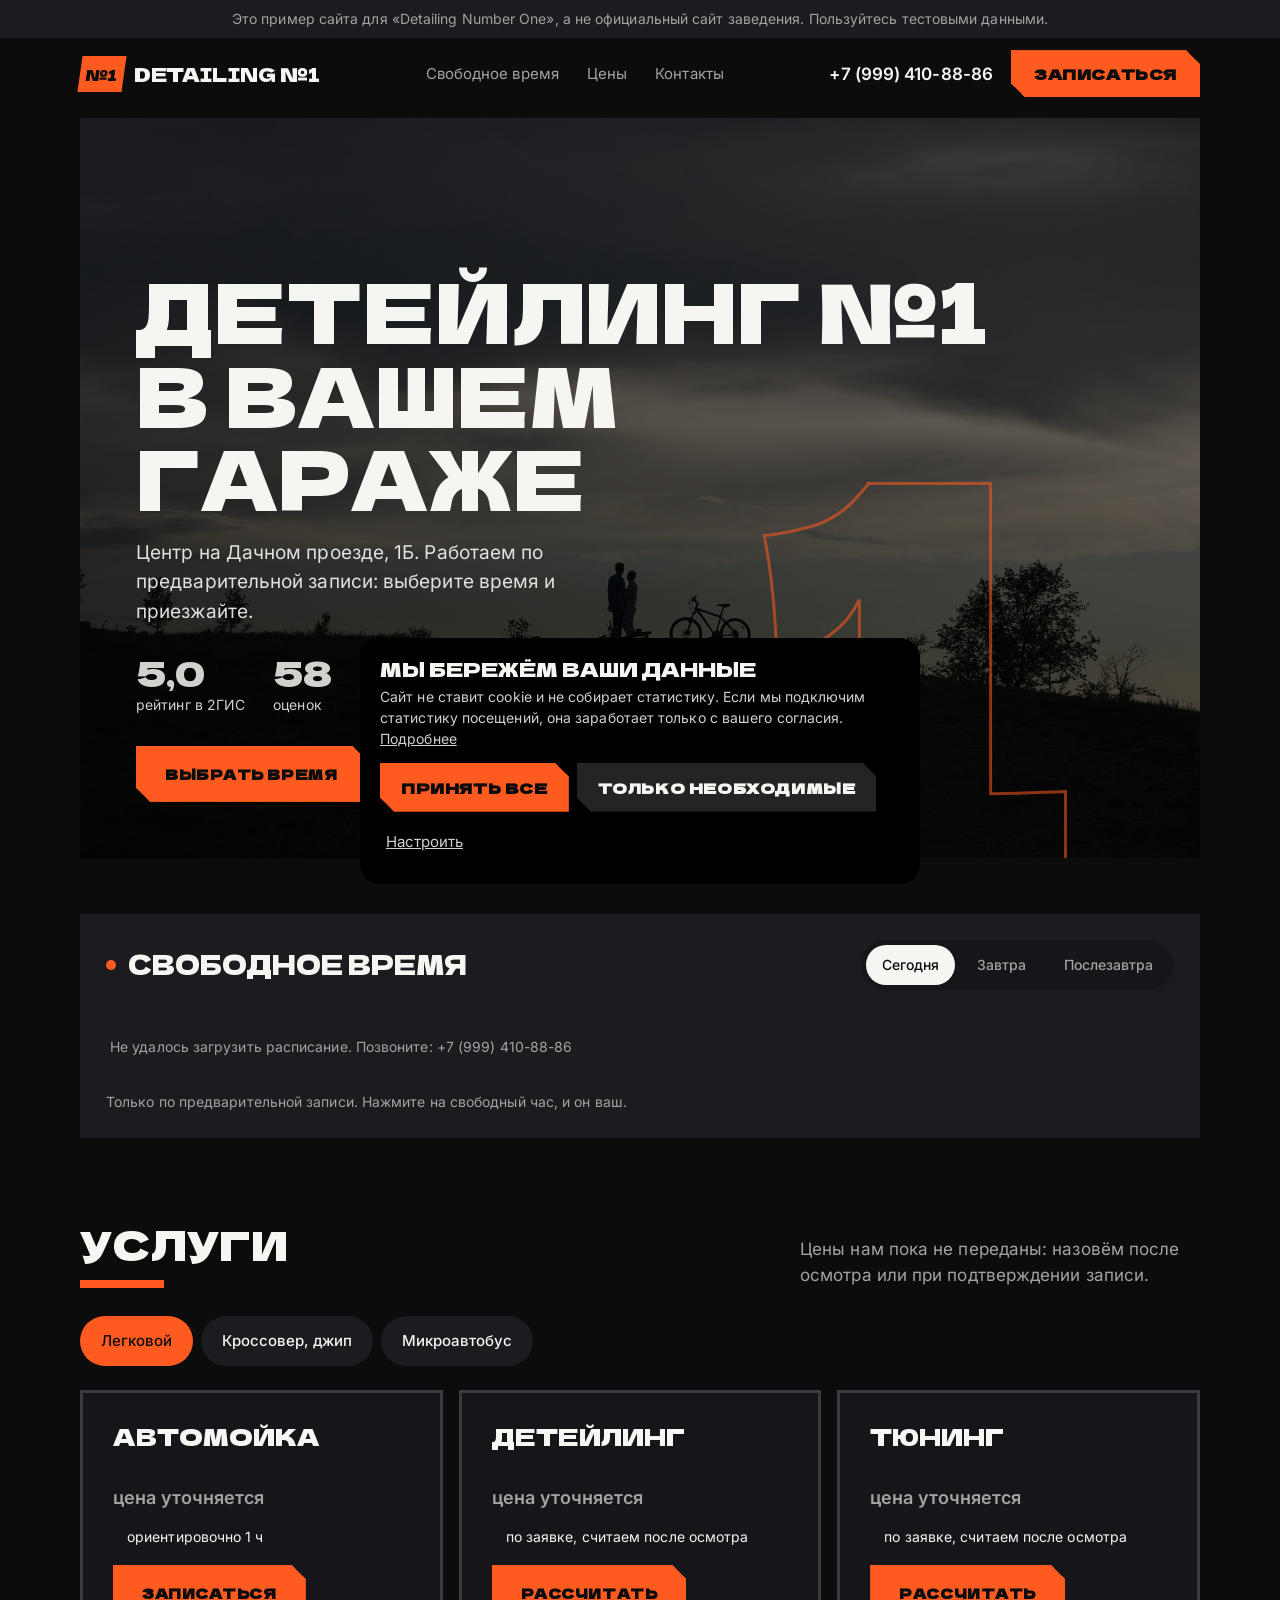
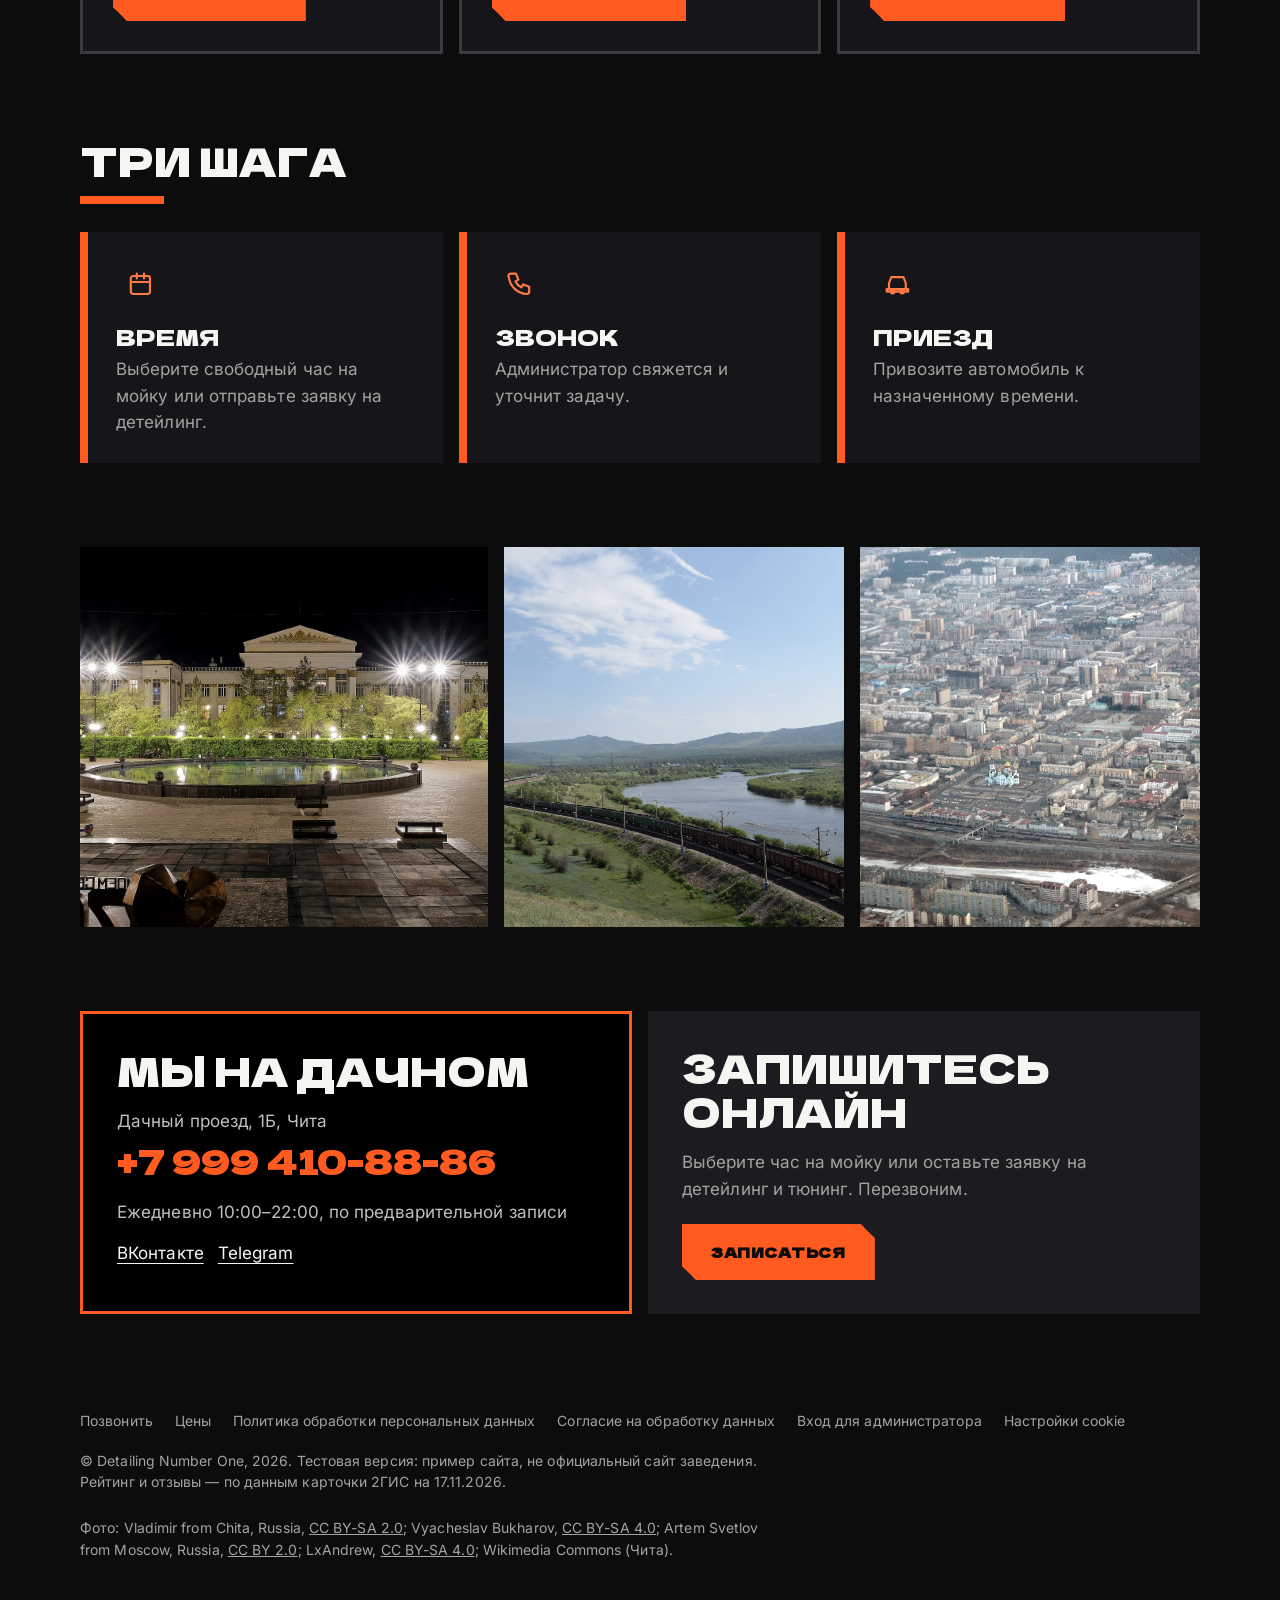
==== index.html @ 41a500ce "Пример сайта с онлайн-записью Co-Authored-By: Claude Sonnet 5.5 <noreply@anthropic.com>" ====
<!DOCTYPE html>
<html lang="ru">
<head>
<meta name="robots" content="noindex">
<meta charset="utf-8">
<!-- Странице можно грузить только свои файлы, обращаться только к Worker и (после согласия на cookie) к Метрике -->
<meta http-equiv="Content-Security-Policy" content="default-src 'self'; script-src 'self' 'unsafe-inline' https://mc.yandex.ru https://yastatic.net; style-src 'self' 'unsafe-inline'; img-src 'self' data: https://mc.yandex.ru https://mc.yandex.com; font-src 'self'; connect-src 'self' https://n1-zayavki.kenny-ki.workers.dev https://mc.yandex.ru https://mc.yandex.com; frame-src 'none'; object-src 'none'; base-uri 'self'; form-action 'self'">
<meta name="referrer" content="strict-origin-when-cross-origin">
<meta name="viewport" content="width=device-width, initial-scale=1">
<title>Detailing Number One — центр детейлинга в Чите</title>
<meta name="description" content="Detailing Number One, центр детейлинга в Чите, Дачный проезд, 1Б. Ежедневно с 10:00 до 22:00 по предварительной записи. Запись онлайн.">
<meta name="theme-color" content="#0c0c0d">
<link rel="icon" href="data:image/svg+xml,%3Csvg%20xmlns%3D%22http%3A%2F%2Fwww.w3.org%2F2000%2Fsvg%22%20viewBox%3D%220%200%2064%2064%22%3E%3Crect%20width%3D%2264%22%20height%3D%2264%22%20rx%3D%2214%22%20fill%3D%22%23ff5a1f%22%2F%3E%3Ctext%20x%3D%2232%22%20y%3D%2243%22%20text-anchor%3D%22middle%22%20font-size%3D%2230%22%20font-family%3D%22Arial%2Csans-serif%22%20font-weight%3D%22700%22%20fill%3D%22%230c0c0d%22%3E%E2%84%961%3C%2Ftext%3E%3C%2Fsvg%3E">
<link rel="stylesheet" href="fonts/fonts.css">
<style>
:root{--bg:#0c0c0d;--surface:#16161a;--soft:#1b1b20;--ink:#f5f5f1;--mute:#a3a39f;--accent:#ff5a1f;--on-accent:#0c0c0d;--accent-soft:#2c1a12;--line:#3a3a41;--dark:#000000;--on-dark:#f5f5f1;--live:#ff5a1f;--scrim:rgba(0,0,0,.75);--ov:rgba(5,5,6,.6);--r:0;--rs:0;--rm:0;--rl:0;--rb:0;--bw:3px;--dw:400;--dtrack:0;--dcase:uppercase;--accent-h:#ff7a45;--accent-t:#ff7a45;--live-a:#ff5a1fe6;--display:'Dela Gothic One',Impact,sans-serif;--text:Inter,system-ui,sans-serif}
/* Общая основа сайтов «Чита»: всё управляется переменными темы. Оформление, шрифты и композицию каждый сайт задаёт сам. */
*{box-sizing:border-box;margin:0}
[hidden]{display:none!important}
html{scroll-behavior:smooth;scroll-padding-top:84px;-webkit-text-size-adjust:100%}
body{background:var(--bg);color:var(--ink);font:400 17px/1.55 var(--text);-webkit-font-smoothing:antialiased;overflow-x:hidden}
body.lock{overflow:hidden}
img{display:block;width:100%;height:100%;object-fit:cover}
a{color:inherit;text-decoration:none}
button,input,select,textarea{font:inherit;color:inherit}
:focus-visible{outline:3px solid var(--accent);outline-offset:3px}
::selection{background:var(--accent-soft)}
.skip{position:absolute;left:-9999px}.skip:focus{left:16px;top:8px;z-index:99;background:var(--ink);color:var(--bg);padding:8px 14px;border-radius:999px}
.wrap{max-width:1160px;margin:0 auto;padding:0 20px}
h1,h2,h3{font-family:var(--display);font-weight:var(--dw);letter-spacing:var(--dtrack);text-transform:var(--dcase);line-height:1.1}
h1{font-size:clamp(38px,6vw,68px)}
h2{font-size:clamp(28px,4vw,42px)}
.btn{display:inline-flex;align-items:center;justify-content:center;gap:8px;border:var(--bw) solid var(--accent);cursor:pointer;font:600 16px var(--text);padding:15px 26px;min-height:48px;border-radius:var(--rb);background:var(--accent);color:var(--on-accent);transition:transform .2s,background .2s,color .2s}
.btn:hover{background:var(--accent-h);border-color:var(--accent-h);transform:translateY(-2px)}
.btn:disabled{opacity:.6;cursor:default;transform:none}
.btn.soft{background:transparent;color:var(--ink);border-color:var(--line)}
.btn.soft:hover{background:var(--soft);border-color:var(--ink)}
.live{display:inline-block;width:10px;height:10px;border-radius:50%;background:var(--live);animation:pulse 2s infinite;flex:none}
@keyframes pulse{0%{box-shadow:0 0 0 0 var(--live-a)}70%,100%{box-shadow:0 0 0 10px transparent}}
.ic{width:1.2em;height:1.2em;fill:none;stroke:currentColor;stroke-width:1.8;stroke-linecap:round;stroke-linejoin:round;flex:none}

/* плашка тестовой версии */
.demo{background:var(--soft);font-size:14px;text-align:center;padding:8px 20px;color:var(--mute)}

/* шапка */
header{position:sticky;top:0;z-index:40;background:var(--bg)}
.nav{display:flex;align-items:center;justify-content:space-between;height:72px;gap:16px}
.logo{display:flex;align-items:center;gap:10px;font:var(--dw) 24px var(--display);text-transform:var(--dcase);letter-spacing:var(--dtrack)}
.logo i{min-width:36px;height:36px;padding:0 6px;border-radius:var(--rm);background:var(--accent);color:var(--on-accent);display:grid;place-items:center;font-style:normal;font-size:17px;position:relative}
nav{display:flex;gap:28px;color:var(--mute);font-size:15px}
nav a:hover{color:var(--ink)}
.nav-r{display:flex;align-items:center;gap:18px}
.nav-r .btn{padding:10px 20px;font-size:15px;min-height:44px}
.tel{font-weight:600}
@media(max-width:860px){nav{display:none}}
@media(max-width:520px){.tel{display:none}}

/* общие блоки */
main section,main .board{margin-bottom:84px}
.head{display:flex;justify-content:space-between;align-items:end;gap:20px;flex-wrap:wrap;margin-bottom:28px}
.head p{color:var(--mute);max-width:400px}

/* первый экран: варианты */
.hero{padding:36px 0 56px}
.hero .lead{color:var(--mute);font-size:19px;margin:20px 0 30px;max-width:480px}
.hero .cta{display:flex;gap:12px;flex-wrap:wrap}
.hero .pic{overflow:hidden;background:var(--soft);border-radius:var(--rl)}
.hero.v-split{display:grid;grid-template-columns:1.05fr .95fr;gap:40px;align-items:center}
.hero.v-split .pic{aspect-ratio:4/3.4}
@media(max-width:820px){.hero.v-split{grid-template-columns:1fr;padding-top:12px;gap:24px}.hero.v-split .pic{order:-1;aspect-ratio:16/11}}
.hero.v-full{position:relative;display:grid;align-items:end;min-height:min(78vh,640px);padding:0;border-radius:var(--rl);overflow:hidden;color:var(--on-dark);margin-top:8px}
.hero.v-full{margin-bottom:56px}
.hero.v-full .pic{position:absolute;inset:0;border-radius:0}
.hero.v-full .pic::after{content:"";position:absolute;inset:0;background:var(--ov)}
.hero.v-full .in{position:relative;z-index:1;padding:clamp(24px,5vw,56px);max-width:760px}
.hero.v-full .lead{color:inherit;opacity:.9}
.hero.v-center{text-align:center}
.hero.v-center .in{max-width:800px;margin:0 auto 36px}
.hero.v-center .lead{margin-left:auto;margin-right:auto}
.hero.v-center .cta{justify-content:center}
.hero.v-center .pic{aspect-ratio:21/9}
@media(max-width:700px){.hero.v-center .pic{aspect-ratio:4/3}}

/* свободное время */
.board{background:var(--soft);border-radius:var(--rl);padding:26px}
.board-top{display:flex;justify-content:space-between;align-items:center;gap:16px;flex-wrap:wrap;margin-bottom:18px}
.board h2{font-size:26px;display:flex;align-items:center;gap:12px}
.tabs{display:flex;gap:6px;background:var(--surface);padding:5px;border-radius:999px;overflow-x:auto;scrollbar-width:none}
.tabs button{border:0;background:none;cursor:pointer;font-weight:500;font-size:14px;min-height:40px;padding:8px 16px;border-radius:999px;color:var(--mute);white-space:nowrap}
.tabs button[aria-pressed="true"]{background:var(--ink);color:var(--bg)}
/* все часы в одной строке: на компьютере делят ширину поровну, на узком экране лента листается (колёсико, перетаскивание, полоса прокрутки) */
.hours{--hg:10px;display:flex;flex-wrap:nowrap;gap:var(--hg);overflow-x:auto;scrollbar-width:thin;padding-bottom:6px;cursor:grab;-webkit-overflow-scrolling:touch}
.hours > .hour{flex:1 1 0;min-width:68px;max-width:130px}
.hours > .hour:first-child{margin-left:auto}
.hours > .hour:last-child{margin-right:auto}
.hours.drag{cursor:grabbing}
.hours.drag .hour{pointer-events:none}
.hour{border:0;font:600 18px var(--display);letter-spacing:.5px;padding:16px 0;border-radius:var(--rs);text-align:center;background:transparent;color:var(--mute);opacity:.75}
.hour.busy{text-decoration:line-through}
.hour.past{opacity:.4} /* прошедший час: бледный, без зачёркивания — не путать с занятым */
.hour.wait{text-decoration:none}
.hour.free{background:var(--surface);color:var(--accent-t);cursor:pointer;opacity:1;transition:transform .2s,background .2s,color .2s}
.hour.free:hover,.hour.free:focus-visible{background:var(--accent);color:var(--on-accent);transform:translateY(-3px)}
.board .note{margin-top:14px;color:var(--mute);font-size:14px}
.hours > p,.hours > .wait:only-child{flex:1 1 100%;max-width:none;margin:0;text-align:left;padding:16px 4px;margin:0;font:400 16px var(--text);text-decoration:none}
@media(max-width:600px){.board{padding:20px 16px}}
/* вид табло: rows — прямоугольные клетки с жирной рамкой, bar — сплошная шкала */
[data-bstyle="rows"] .hour{border:var(--bw) solid var(--ink);border-radius:var(--rs);opacity:1;color:var(--mute)}
[data-bstyle="rows"] .hour.free{border-color:var(--ink)}
[data-bstyle="rows"] .hour.past,[data-bstyle="rows"] .hour.busy{border-color:var(--line)}
[data-bstyle="bar"] .hours{--hg:0px;border:var(--bw) solid var(--ink);border-radius:var(--rs);padding-bottom:0;background:var(--surface)}
[data-bstyle="bar"] .hour{border-radius:0;border-right:var(--bw) solid var(--line);padding:18px 0}
[data-bstyle="bar"] .hour.free{background:var(--accent);color:var(--on-accent)}
[data-bstyle="bar"] .hour.free:hover{background:var(--ink);color:var(--bg);transform:none}

/* цены */
.chips{display:flex;gap:8px;flex-wrap:wrap;margin-bottom:24px}
.chips button{border:var(--bw) solid transparent;cursor:pointer;font-weight:500;font-size:15px;min-height:44px;padding:10px 18px;border-radius:999px;background:var(--soft);transition:background .2s}
.chips button:hover{background:var(--line)}
.chips button[aria-pressed="true"]{background:var(--accent);color:var(--on-accent)}
.plans{display:grid;grid-template-columns:repeat(auto-fit,minmax(var(--plan-min,280px),1fr));gap:16px}
.plan{border-radius:var(--r);padding:30px;background:var(--soft);display:flex;flex-direction:column;gap:12px}
.plan.alt{background:var(--accent-soft)}
.plan h3{font-size:24px}
.plan .price{font:var(--dw) 46px/1.1 var(--display);letter-spacing:var(--dtrack)}
.plan .price .cur{font-size:.5em;color:var(--mute)}
.plan .price .from{font-size:.4em;color:var(--mute);margin-right:2px}
.plan .price .ask{font:500 20px var(--text);color:var(--mute);letter-spacing:0;text-transform:none}
.plan p{color:var(--mute)}
.plan .time{display:inline-block;align-self:flex-start;background:var(--surface);border-radius:999px;padding:5px 14px;font-size:14px}
.plan .btn{align-self:flex-start;margin-top:auto}
@media(max-width:700px){.plan{padding:24px}}
/* list и table — прайс строками */
[data-plans="list"] .plans,[data-plans="table"] .plans{grid-template-columns:1fr;gap:0}
[data-plans="list"] .plan,[data-plans="table"] .plan{display:grid;grid-template-columns:minmax(0,1fr) auto auto;grid-template-areas:"h pr b" "p t b";align-items:center;gap:4px 28px;padding:22px 0;border-radius:0;background:none;border-bottom:var(--bw) solid var(--line)}
[data-plans="list"] .plan.alt,[data-plans="table"] .plan.alt{background:none}
[data-plans="list"] .plan h3,[data-plans="table"] .plan h3{grid-area:h;font-size:22px}
[data-plans="list"] .plan p,[data-plans="table"] .plan p{grid-area:p}
[data-plans="list"] .plan .price,[data-plans="table"] .plan .price{grid-area:pr;font-size:32px;text-align:right}
[data-plans="list"] .plan .time,[data-plans="table"] .plan .time{grid-area:t;justify-self:end;background:none;padding:0;color:var(--mute)}
[data-plans="list"] .plan .btn,[data-plans="table"] .plan .btn{grid-area:b;align-self:center;margin:0}
[data-plans="table"] .plans{border:var(--bw) solid var(--ink);border-radius:var(--r);overflow:hidden;background:var(--surface)}
[data-plans="table"] .plan{padding:20px 24px;border-bottom:var(--bw) solid var(--ink)}
[data-plans="table"] .plan:last-child{border-bottom:0}
@media(max-width:700px){
  [data-plans="list"] .plan,[data-plans="table"] .plan{grid-template-columns:minmax(0,1fr);grid-template-areas:"h" "p" "pr" "t" "b";gap:6px}
  [data-plans="list"] .plan .price,[data-plans="table"] .plan .price,[data-plans="list"] .plan .time,[data-plans="table"] .plan .time{text-align:left;justify-self:start}
  [data-plans="table"] .plan{padding:18px}
}

/* допуслуги */
.extras{display:grid;grid-template-columns:.9fr 1.1fr;gap:16px}
.extras .pic{border-radius:var(--r);overflow:hidden;min-height:340px}
.list{background:var(--soft);border-radius:var(--r);padding:12px 26px 20px}
.list h3{font-size:22px;margin:16px 0 4px}
.list ul{list-style:none;padding:0}
.list li{display:grid;grid-template-columns:1fr auto;gap:2px 12px;padding:10px 0}
.list li b{font-weight:600;white-space:nowrap}
.list li small{grid-column:1/-1;color:var(--mute);font-size:14px}
@media(max-width:820px){.extras{grid-template-columns:1fr}.extras .pic{min-height:220px}}

/* как это работает */
.steps{display:grid;grid-template-columns:repeat(3,1fr);gap:16px}
.step{background:var(--soft);border-radius:var(--r);padding:28px}
.step i{width:48px;height:48px;border-radius:var(--rm);background:var(--accent-soft);color:var(--accent-t);display:grid;place-items:center;margin-bottom:16px;font-style:normal;font-size:24px}
.step h3{font-size:22px;margin-bottom:8px}
.step p{color:var(--mute)}
@media(max-width:700px){.steps{grid-template-columns:1fr}}

/* фото */
.strip{display:grid;grid-template-columns:1.3fr 1fr;grid-template-rows:380px;gap:16px}
.strip.three{grid-template-columns:1.2fr 1fr 1fr}
.strip figure{border-radius:var(--r);overflow:hidden}
@media(max-width:700px){.strip,.strip.three{grid-template-columns:1fr;grid-template-rows:none}.strip figure{aspect-ratio:16/10}}

/* контакты */
.contact{display:grid;grid-template-columns:1fr 1fr;gap:16px}
.card{border-radius:var(--r);padding:34px;background:var(--soft)}
.card.dark{background:var(--dark);color:var(--on-dark)}
.card.dark p{opacity:.78}
.card.dark a:hover{text-decoration:underline;text-underline-offset:4px}
.card h2{margin-bottom:16px}
.card .big{font:var(--dw) 34px/1.2 var(--display);display:block;margin:6px 0 18px}
.card .txt{color:var(--mute);margin-bottom:22px}
.card .links{display:flex;gap:14px;flex-wrap:wrap;margin-top:14px}
.card .links a{text-decoration:underline;text-underline-offset:4px}
@media(max-width:700px){.contact{grid-template-columns:1fr}.card{padding:26px}}

/* подвал */
footer{padding:12px 0 40px;color:var(--mute);font-size:14px}
footer .lnk{display:flex;flex-wrap:wrap;gap:8px 22px;margin-bottom:18px}
footer .lnk a:hover,footer .lnk button:hover{color:var(--ink)}
footer .legal{display:flex;justify-content:space-between;gap:24px;flex-wrap:wrap}
footer .legal p{max-width:680px}
footer .legal a{text-decoration:underline}
.cclink{font:inherit;color:inherit;background:none;border:0;padding:0;cursor:pointer}

/* запись: выезжающая панель */
#book{position:fixed;inset:0;z-index:60;visibility:hidden;transition:visibility 0s .38s}
#book.open{visibility:visible;transition:none}
.ovl{position:absolute;inset:0;background:var(--scrim);opacity:0;transition:opacity .3s}
#book.open .ovl{opacity:1}
.drawer{position:absolute;top:0;right:0;bottom:0;width:min(500px,100%);background:var(--surface);color:var(--ink);border-radius:var(--rl) 0 0 var(--rl);overflow:hidden;display:flex;flex-direction:column;transform:translateX(100%);transition:transform .38s cubic-bezier(.2,.8,.2,1)}
#book.open .drawer{transform:none}
@media(max-width:520px){.drawer{border-radius:0}}
.dh{display:flex;align-items:center;justify-content:space-between;padding:18px 24px;background:var(--soft)}
.dh h2{font-size:28px;display:flex;align-items:center;gap:10px}
.dh h2:focus{outline:none}
.x{width:46px;height:46px;border:0;border-radius:50%;background:var(--surface);cursor:pointer;display:grid;place-items:center;transition:background .2s}
.x:hover{background:var(--accent-soft)}
.x svg{width:20px;height:20px;stroke:var(--ink);stroke-width:2;fill:none}
.db{flex:1;overflow-y:auto;padding:24px;overscroll-behavior:contain}
#f{display:grid;gap:20px}
#f label,.field{display:grid;gap:8px}
.lbl{font-weight:600}
#f select,#f input:not([type=checkbox]),#f textarea{width:100%;min-height:52px;padding:12px 16px;border:var(--bw) solid transparent;border-radius:var(--rs);background:var(--soft);color:var(--ink);font-size:16px}
#f textarea{min-height:92px;resize:vertical}
#f select{-webkit-appearance:none;appearance:none;padding-right:44px;background:var(--soft) url("data:image/svg+xml,%3Csvg xmlns='http://www.w3.org/2000/svg' viewBox='0 0 24 24' fill='none' stroke='%23888' stroke-width='2'%3E%3Cpath d='m6 9 6 6 6-6'/%3E%3C/svg%3E") no-repeat right 14px center/18px}
#f select option{background:var(--surface);color:var(--ink)}
#f select:focus,#f input:not([type=checkbox]):focus,#f textarea:focus{outline:2px solid var(--accent);outline-offset:0}
input::placeholder,textarea::placeholder{color:var(--mute)}
.hint{font-size:14px;color:var(--mute)}
details.more summary{cursor:pointer;color:var(--accent-t);font-weight:600;list-style:none;display:flex;align-items:center;gap:8px;min-height:44px}
details.more summary::-webkit-details-marker{display:none}
details.more summary::before{content:"+";width:26px;height:26px;border-radius:50%;background:var(--accent-soft);display:grid;place-items:center;transition:transform .2s}
details.more[open] summary::before{transform:rotate(45deg)}
.ex{display:grid;gap:2px;margin-top:6px}
.ex label{display:grid!important;grid-template-columns:22px 1fr auto;align-items:center;gap:12px!important;min-height:44px;cursor:pointer}
.ex input{width:20px;height:20px;accent-color:var(--accent)}
.ex b{font-weight:600;white-space:nowrap}
.sum{display:flex;justify-content:space-between;align-items:center;gap:12px;padding:16px 18px;border-radius:var(--rs);background:var(--accent-soft)}
.sum small{display:block;color:var(--mute);font-size:13px}
.sum b.ask{font:600 18px var(--text);text-transform:none;letter-spacing:0;text-align:right;white-space:normal}
.sum b{font:var(--dw) 28px/1 var(--display);text-transform:none;white-space:nowrap}
#f > *,#f .field > *{min-width:0} /* иначе сетка формы растягивается по ленте дней и лента не листается */
#f{grid-template-columns:minmax(0,1fr)}
.ddw{position:relative;min-width:0}
.dd{display:flex;gap:8px;overflow-x:auto;padding-bottom:4px;scrollbar-width:none;scroll-behavior:smooth;cursor:grab}
.dd.drag{cursor:grabbing;scroll-behavior:auto}
.dd.drag button{pointer-events:none}
.ddn{position:absolute;top:50%;transform:translateY(calc(-50% - 2px));z-index:2;width:44px;height:44px;border:0;border-radius:50%;background:var(--ink);color:var(--bg);display:grid;place-items:center;cursor:pointer;transition:background .2s}
.ddn:hover{background:var(--accent);color:var(--on-accent)}
.ddn svg{width:18px;height:18px;fill:none;stroke:currentColor;stroke-width:2.4;stroke-linecap:round;stroke-linejoin:round}
.ddn.prev{left:-6px}.ddn.next{right:-6px}
.dd button{flex:0 0 auto;border:0;cursor:pointer;background:var(--soft);border-radius:var(--rs);padding:10px 14px;min-width:66px;min-height:56px;font-size:13px;color:var(--mute);transition:background .2s}
.dd button b{display:block;font:var(--dw) 20px var(--display);color:var(--ink)}
.dd button.on{background:var(--ink);color:var(--bg)}
.dd button.on b{color:var(--bg)}
.picked{margin-bottom:10px;color:var(--mute);font-size:14px}
.slots{display:grid;grid-template-columns:repeat(auto-fill,minmax(84px,1fr));gap:8px}
.slot{min-height:46px;border:0;border-radius:999px;background:var(--soft);cursor:pointer;font:600 16px var(--display);letter-spacing:.4px;transition:background .15s}
.slot:hover{background:var(--accent-soft)}
.slot.on{background:var(--accent);color:var(--on-accent)}
.consent{grid-template-columns:22px 1fr!important;align-items:start;font-size:14px;color:var(--mute)}
.consent input{width:20px;height:20px;margin-top:2px;accent-color:var(--accent)}
.consent a{color:var(--accent-t);text-decoration:underline}
.ok{display:none;text-align:center;padding:40px 10px}
.ok i{width:72px;height:72px;border-radius:50%;background:var(--accent-soft);display:grid;place-items:center;margin:0 auto 18px;font-style:normal;font-size:32px;color:var(--accent-t)}
.ok h3{font-size:28px;margin-bottom:10px}
.ok p{color:var(--mute);margin-bottom:24px}
.err{display:none;margin-top:16px;padding:14px 16px;border-radius:var(--rs);background:#fbe4de;color:#8a2a1c}
.hp{position:absolute;left:-9999px;width:1px;height:1px;overflow:hidden}

/* согласие на cookie: показывается при первом визите; до ответа ничего не загружается */
.cc{position:fixed;left:16px;right:16px;bottom:calc(16px + env(safe-area-inset-bottom));z-index:50;max-width:560px;margin:0 auto;padding:20px;border-radius:20px;background:var(--dark);color:var(--on-dark);font-size:14px;line-height:1.5}
.cc h3{font-size:20px;margin-bottom:6px;display:flex;align-items:center;gap:10px}
.cc p{opacity:.85}
.cc a{text-decoration:underline}
.cc .opts{display:none;margin-top:14px;gap:8px}
.cc.more .opts{display:grid}
.cc .opt{display:grid;grid-template-columns:22px 1fr;gap:10px;align-items:start;padding:12px 14px;border-radius:14px;background:rgba(255,255,255,.1);cursor:pointer}
.cc .opt input{width:20px;height:20px;margin-top:1px;accent-color:var(--accent)}
.cc .opt b{display:block;font-weight:600}
.cc .opt span{opacity:.75}
.cc .row{display:flex;flex-wrap:wrap;gap:8px;margin-top:14px}
.cc .btn{padding:11px 18px;font-size:15px}
.cc .btn.ghost{background:rgba(255,255,255,.14);color:inherit;border-color:transparent}
.cc .btn.ghost:hover{background:rgba(255,255,255,.24)}
.cc .lnkbtn{background:none;border:0;color:inherit;opacity:.85;text-decoration:underline;cursor:pointer;padding:11px 6px;font-size:15px}
@media(max-width:520px){.cc{left:10px;right:10px;padding:18px}.cc .row .btn{flex:1 1 auto}}

@media (prefers-reduced-motion:reduce){
  html{scroll-behavior:auto}
  .drawer,.ovl{transition:none}
  .live{animation:none}
  .btn:hover,.hour.free:hover{transform:none}
}

/* цифры из карточки 2ГИС под заголовком */
.facts{display:flex;gap:28px;flex-wrap:wrap;list-style:none;padding:0;margin:0 0 30px}
.facts li{font-size:14px;color:var(--mute)}
.facts b{display:block;font:var(--dw) 36px/1 var(--display);letter-spacing:var(--dtrack);color:var(--ink);margin-bottom:4px}
.hero.v-full .facts li{color:inherit;opacity:.85}
.hero.v-full .facts b{color:inherit}

/* ---- оформление «Detailing Number One» ---- */

body{letter-spacing:.005em}
.logo{font-size:19px}
.logo i{font-size:15px;transform:skewX(-8deg)}
h2{font-size:clamp(26px,3.6vw,40px)}
h2::after{content:"";display:block;width:84px;height:8px;background:var(--accent);margin-top:14px}
.board h2::after,.card h2::after,.dh h2::after,.cc h3::after,.ok h3::after{display:none}
.hero.v-full{min-height:min(86vh,740px)}
.hero.v-full .in{max-width:980px}
.hero h1{font-size:clamp(36px,6.4vw,84px);line-height:1.02}
.num{position:absolute;right:-1vw;bottom:-6vw;font:400 clamp(260px,44vw,620px)/1 var(--display);color:transparent;-webkit-text-stroke:3px rgba(255,90,31,.55);pointer-events:none;z-index:0}
.hero.v-full .in{z-index:1}
.hero.v-full .pic{filter:saturate(.7)}
.hero .lead{font-size:19px;color:#e2e2dc}
.facts b{font-size:34px;color:var(--accent)}
.btn{font-family:var(--display);font-size:14px;text-transform:uppercase;letter-spacing:.04em;clip-path:polygon(0 0,calc(100% - 14px) 0,100% 14px,100% 100%,14px 100%,0 calc(100% - 14px))}
.hour{font-size:18px}
[data-bstyle="rows"] .hour{border-color:var(--line)}
[data-bstyle="rows"] .hour.free{border-color:var(--accent);color:var(--accent-t)}
[data-bstyle="rows"] .hour.free:hover{background:var(--accent);color:var(--on-accent)}
.plan{border:3px solid var(--line);background:var(--surface);padding:30px}
.plan.alt{background:var(--surface)}
.plan .price{font-size:44px;color:var(--accent-t)}
.plan .price .ask{font:600 18px var(--text);text-transform:none;color:var(--mute)}
.plan:hover{border-color:var(--accent)}
.step{background:var(--surface);border-left:8px solid var(--accent)}
.step i{background:transparent;color:var(--accent-t)}
.strip figure{filter:grayscale(.35) contrast(1.05)}
.card.dark{background:#000;border:3px solid var(--accent)}
.card .big{color:var(--accent)}

</style>
</head>
<body data-plans="cards" data-bstyle="rows">
<a class="skip" href="#tablo">Перейти к записи</a>
<div class="demo" role="note">Это пример сайта для «Detailing Number One», а не официальный сайт заведения. Пользуйтесь тестовыми данными.</div>

<header>
  <div class="wrap nav">
    <a class="logo" href="#" aria-label="Detailing Number One, наверх"><i aria-hidden="true">№1</i>Detailing №1</a>
    <nav aria-label="Разделы"><a href="#tablo" data-board>Свободное время</a><a href="#ceny">Цены</a><a data-extras href="#dop">Дополнительно</a><a href="#kontakty">Контакты</a></nav>
    <div class="nav-r">
      <a class="tel" id="h-tel" href="tel:+79994108886">+7 (999) 410-88-86</a>
      <button class="btn" type="button" data-book>Записаться</button>
    </div>
  </div>
</header>

<main class="wrap">
  <div class="hero v-full"><div class="pic"><img src="img/titov.jpg" width="1600" height="1000" alt="Силуэты на холме на закате" fetchpriority="high"></div><div class="in"><div class="num" aria-hidden="true">1</div><h1>Детейлинг №1 в вашем гараже</h1><p class="lead">Центр на Дачном проезде, 1Б. Работаем по предварительной записи: выберите время и приезжайте.</p><ul class="facts"><li><b>5,0</b>рейтинг в 2ГИС</li><li><b>58</b>оценок</li><li><b>22:00</b>работаем до</li></ul><div class="cta"><a class="btn" href="#tablo">Выбрать время</a><a class="btn soft" href="#ceny">Услуги</a></div></div></div>
  <div class="board" id="tablo" data-board role="region" aria-labelledby="h-tablo"><div class="board-top"><h2 id="h-tablo"><span class="live" aria-hidden="true"></span>Свободное время</h2><div class="tabs" id="days-tabs" aria-label="День"></div></div><div class="hours" id="rows" aria-live="polite"><span class="hour wait">Загружаем…</span></div><noscript><p class="note">Расписание видно с включённым JavaScript. Записаться можно по телефону +7 (999) 410-88-86.</p></noscript><p class="note" id="board-note">Только по предварительной записи. Нажмите на свободный час, и он ваш.</p></div>
  <section id="ceny" aria-labelledby="h-ceny"><div class="head"><h2 id="h-ceny">Услуги</h2><p>Цены нам пока не переданы: назовём после осмотра или при подтверждении записи.</p></div><div class="chips" id="chips" aria-label="Класс автомобиля"></div><div class="plans" id="plans"></div></section>
  <section aria-labelledby="h-how"><div class="head"><h2 id="h-how">Три шага</h2></div><div class="steps"><div class="step"><i aria-hidden="true"><svg class="ic" viewBox="0 0 24 24" aria-hidden="true"><rect x="4" y="5" width="16" height="15" rx="2"/><path d="M4 10h16M9 3v4M15 3v4"/></svg></i><h3>Время</h3><p>Выберите свободный час на мойку или отправьте заявку на детейлинг.</p></div><div class="step"><i aria-hidden="true"><svg class="ic" viewBox="0 0 24 24" aria-hidden="true"><path d="M6 3h4l2 5-2.5 1.5a11 11 0 0 0 5 5L16 12l5 2v4a2 2 0 0 1-2 2A16 16 0 0 1 4 6a2 2 0 0 1 2-3z"/></svg></i><h3>Звонок</h3><p>Администратор свяжется и уточнит задачу.</p></div><div class="step"><i aria-hidden="true"><svg class="ic" viewBox="0 0 24 24" aria-hidden="true"><path d="M5 16V11l2-5h10l2 5v5"/><path d="M3 16h18v2H3z"/><circle cx="8" cy="18" r="1.5"/><circle cx="16" cy="18" r="1.5"/></svg></i><h3>Приезд</h3><p>Привозите автомобиль к назначенному времени.</p></div></div></section>
  <section aria-label="Чита"><div class="strip three"><figure><img src="img/lenin.jpg" width="1600" height="1000" alt="Ночная площадь с фонтаном в Чите" loading="lazy"></figure><figure><img src="img/strelka.jpg" width="1600" height="1000" alt="Река и железная дорога под Читой" loading="lazy"></figure><figure><img src="img/aerial.jpg" width="1600" height="1000" alt="Чита с высоты" loading="lazy"></figure></div></section>
  <section id="kontakty" aria-labelledby="h-kont"><div class="contact"><div class="card dark"><h2 id="h-kont">Мы на Дачном</h2><p><a id="c-addr" href="#" target="_blank" rel="noopener">Дачный проезд, 1Б, Чита</a></p><a class="big" id="c-tel" href="#"></a><p id="c-hrs"></p><div class="links" id="c-links"></div></div><div class="card"><h2>Запишитесь онлайн</h2><p class="txt">Выберите час на мойку или оставьте заявку на детейлинг и тюнинг. Перезвоним.</p><button class="btn" type="button" data-book>Записаться</button></div></div></section>
</main>

<footer>
  <div class="wrap">
    <div class="lnk" id="foot-lnk">
      <a href="tel:+79994108886">Позвонить</a>
      <a href="#ceny">Цены</a>
      <a href="privacy.html">Политика обработки персональных данных</a>
      <a href="soglasie.html">Согласие на обработку данных</a>
      <a href="admin.html">Вход для администратора</a>
    </div>
    <div class="legal">
      <p>© <span id="fbrand">Detailing Number One</span>, 2026. Тестовая версия: пример сайта, не официальный сайт заведения. Рейтинг и отзывы — по данным карточки 2ГИС на 17.11.2026.</p>
      <p>Фото: Vladimir from Chita, Russia, <a href="https://creativecommons.org/licenses/by-sa/2.0" target="_blank" rel="noopener">CC BY-SA 2.0</a>; Vyacheslav Bukharov, <a href="https://creativecommons.org/licenses/by-sa/4.0" target="_blank" rel="noopener">CC BY-SA 4.0</a>; Artem Svetlov from Moscow, Russia, <a href="https://creativecommons.org/licenses/by/2.0" target="_blank" rel="noopener">CC BY 2.0</a>; LxAndrew, <a href="https://creativecommons.org/licenses/by-sa/4.0" target="_blank" rel="noopener">CC BY-SA 4.0</a>; Wikimedia Commons (Чита).</p>
    </div>
  </div>
</footer>

<div id="book">
  <div class="ovl" id="ovl"></div>
  <aside class="drawer" id="drawer" role="dialog" aria-modal="true" aria-labelledby="dtitle" aria-hidden="true">
    <div class="dh">
      <h2 id="dtitle" tabindex="-1"><span class="live" aria-hidden="true"></span><span id="dtitle-t" data-book="Запись">Запись</span></h2>
      <button class="x" type="button" id="dclose" aria-label="Закрыть"><svg viewBox="0 0 24 24" aria-hidden="true"><path d="M6 6l12 12M18 6 6 18"/></svg></button>
    </div>
    <div class="db">
      <form id="f">
        <label id="lvl-wrap"><span class="lbl">Класс автомобиля</span><select name="level" id="level"></select></label>
        <label><span class="lbl">Услуга</span><select name="service" id="svc"></select></label>
        <details class="more only-book" id="more"><summary>Добавить услуги</summary><div class="ex" id="ex"></div></details>
        <p class="sum" id="sum"></p>
        <div class="field only-book"><span class="lbl">День</span><div class="ddw"><button class="ddn prev" type="button" id="dd-prev" aria-label="Предыдущие дни" hidden><svg viewBox="0 0 24 24" aria-hidden="true"><path d="m15 6-6 6 6 6"/></svg></button><div class="dd" id="days"></div><button class="ddn next" type="button" id="dd-next" aria-label="Следующие дни" hidden><svg viewBox="0 0 24 24" aria-hidden="true"><path d="m9 6 6 6-6 6"/></svg></button></div></div>
        <div class="field only-book"><span class="lbl">Время</span><div id="times" aria-live="polite"></div></div>
        <label class="only-req" hidden><span class="lbl">Автомобиль</span><input name="car" maxlength="80" autocomplete="off" placeholder="Марка и модель"></label>
        <label class="only-req" hidden><span class="lbl">Что нужно сделать</span><textarea name="comment" maxlength="300" placeholder="Коротко опишите задачу (необязательно)"></textarea></label>
        <label><span class="lbl">Имя</span><input name="name" required autocomplete="given-name" maxlength="40" placeholder="Как к вам обращаться"></label>
        <label><span class="lbl">Телефон</span><input name="phone" aria-describedby="phint" type="tel" inputmode="tel" required autocomplete="tel" maxlength="18" placeholder="+7 (___) ___-__-__" pattern="\+7 \(\d{3}\) \d{3}-\d{2}-\d{2}" title="Введите номер полностью: +7 (999) 123-45-67"><span class="hint" id="phint">Перезвоним, чтобы подтвердить</span></label>
        <!-- ловушка для ботов: поле скрыто от людей и программ чтения с экрана -->
        <label class="hp" aria-hidden="true">Сайт<input name="website" tabindex="-1" autocomplete="off"></label>
        <label class="consent"><input type="checkbox" name="consent" required><span>Я даю <a href="soglasie.html" target="_blank" rel="noopener">согласие на обработку персональных данных</a> (имя, телефон, данные автомобиля) для записи или расчёта</span></label>
        <button class="btn" type="submit">Записаться</button>
      </form>
      <div class="ok" id="ok" role="status">
        <i aria-hidden="true">✓</i>
        <h3>Заявка принята</h3>
        <p id="ok-text">Мы перезвоним и подтвердим.</p>
        <button class="btn" type="button" id="again">Готово</button>
      </div>
      <p class="err" id="err" role="alert"></p>
    </div>
  </aside>
</div>

<script src="app.js"></script>
</body>
</html>
---- fonts/fonts.css ----
/* Шрифты лежат на самом сайте, а не грузятся с Google Fonts: так IP посетителей не уходит за рубеж (152-ФЗ). Лицензия SIL OFL 1.1, тексты рядом. */
@font-face{font-family:'Dela Gothic One';font-style:normal;font-weight:400;font-display:swap;src:url(DelaGothicOne-cyrillic-400.woff2) format('woff2');unicode-range:U+0301, U+0400-045F, U+0490-0491, U+04B0-04B1, U+2116}
@font-face{font-family:'Dela Gothic One';font-style:normal;font-weight:400;font-display:swap;src:url(DelaGothicOne-latin-400.woff2) format('woff2');unicode-range:U+0000-00FF, U+0131, U+0152-0153, U+02BB-02BC, U+02C6, U+02DA, U+02DC, U+0304, U+0308, U+0329, U+2000-206F, U+20AC, U+2122, U+2191, U+2193, U+2212, U+2215, U+FEFF, U+FFFD}
@font-face{font-family:'Inter';font-style:normal;font-weight:400 600;font-display:swap;src:url(Inter-cyrillic-400.woff2) format('woff2');unicode-range:U+0301, U+0400-045F, U+0490-0491, U+04B0-04B1, U+2116}
@font-face{font-family:'Inter';font-style:normal;font-weight:400 600;font-display:swap;src:url(Inter-latin-400.woff2) format('woff2');unicode-range:U+0000-00FF, U+0131, U+0152-0153, U+02BB-02BC, U+02C6, U+02DA, U+02DC, U+0304, U+0308, U+0329, U+2000-206F, U+20AC, U+2122, U+2191, U+2193, U+2212, U+2215, U+FEFF, U+FFFD}
@font-face{font-family:'Golos Text';font-style:normal;font-weight:400 600;font-display:swap;src:url(GolosText-cyrillic-400.woff2) format('woff2');unicode-range:U+0301, U+0400-045F, U+0490-0491, U+04B0-04B1, U+2116}
@font-face{font-family:'Golos Text';font-style:normal;font-weight:400 600;font-display:swap;src:url(GolosText-latin-400.woff2) format('woff2');unicode-range:U+0000-00FF, U+0131, U+0152-0153, U+02BB-02BC, U+02C6, U+02DA, U+02DC, U+0304, U+0308, U+0329, U+2000-206F, U+20AC, U+2122, U+2191, U+2193, U+2212, U+2215, U+FEFF, U+FFFD}
@font-face{font-family:'Oswald';font-style:normal;font-weight:500 700;font-display:swap;src:url(Oswald-cyrillic-500.woff2) format('woff2');unicode-range:U+0301, U+0400-045F, U+0490-0491, U+04B0-04B1, U+2116}
@font-face{font-family:'Oswald';font-style:normal;font-weight:500 700;font-display:swap;src:url(Oswald-latin-500.woff2) format('woff2');unicode-range:U+0000-00FF, U+0131, U+0152-0153, U+02BB-02BC, U+02C6, U+02DA, U+02DC, U+0304, U+0308, U+0329, U+2000-206F, U+20AC, U+2122, U+2191, U+2193, U+2212, U+2215, U+FEFF, U+FFFD}
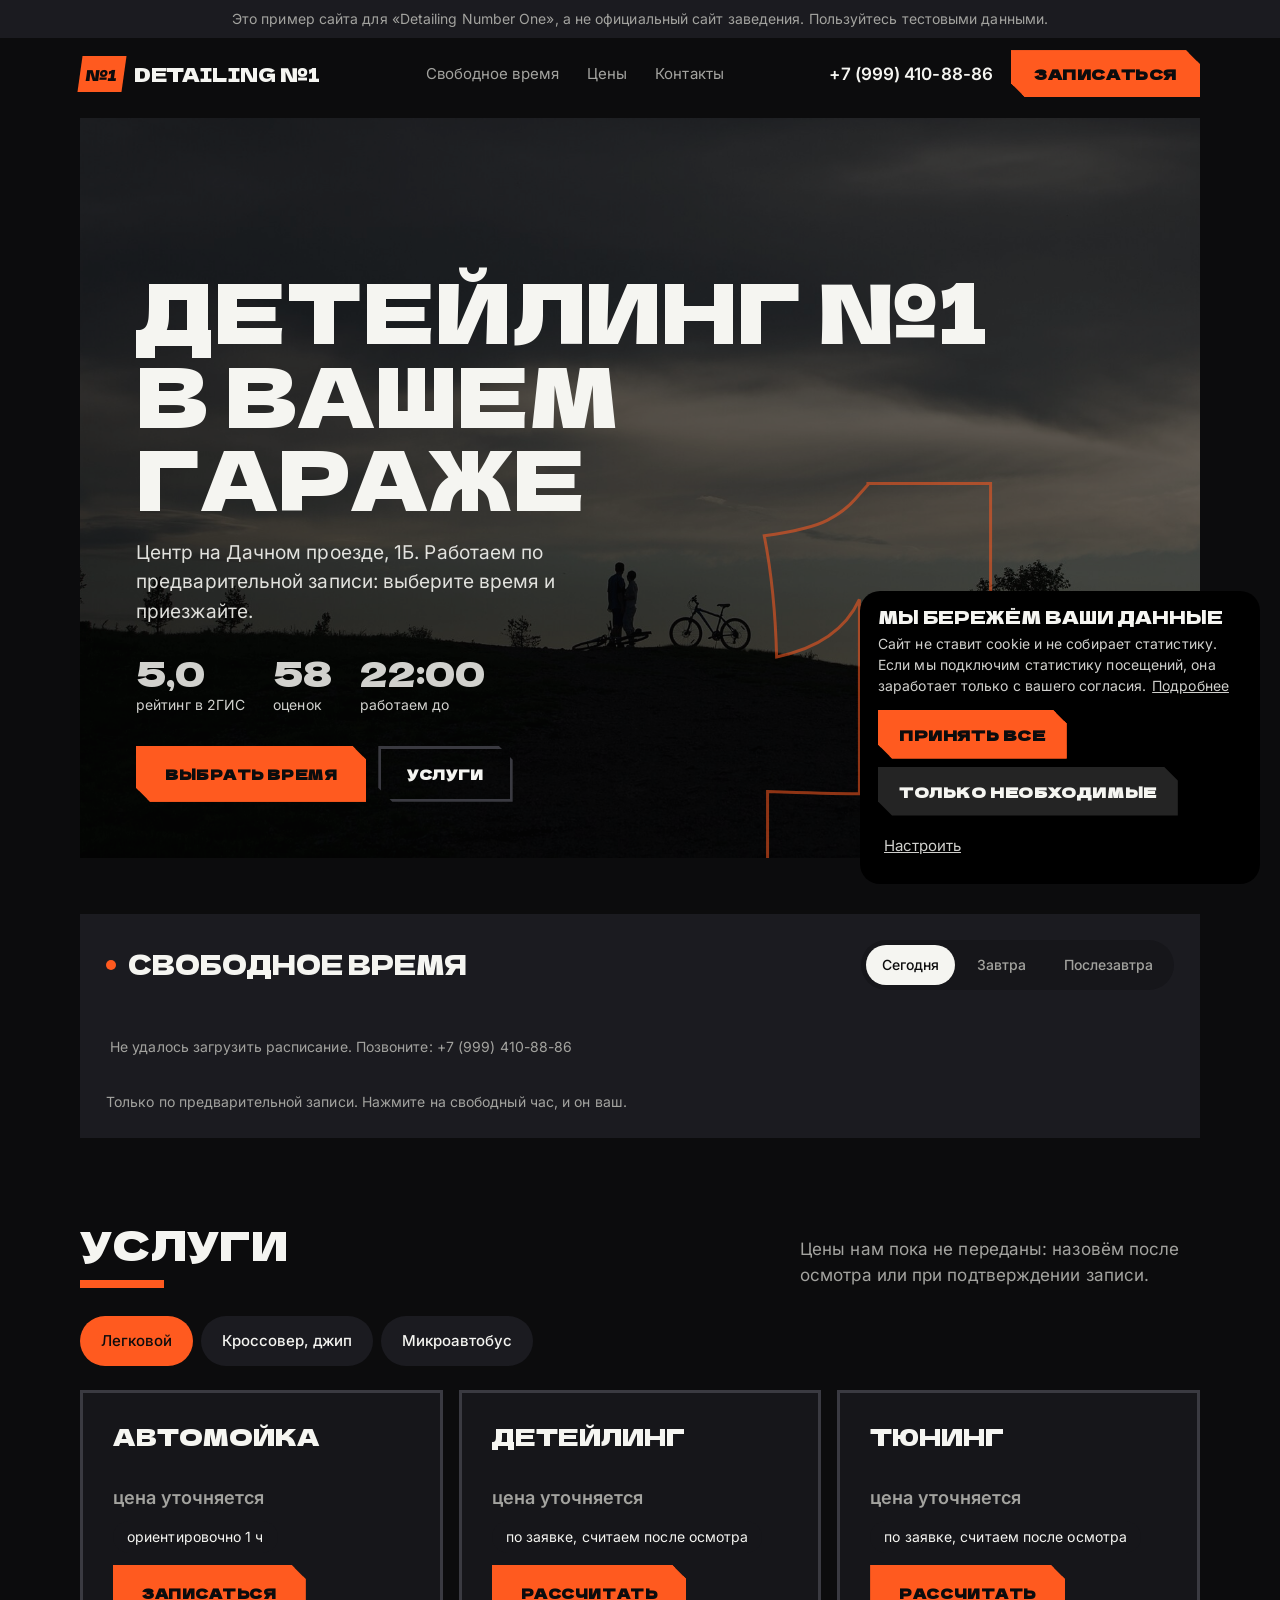
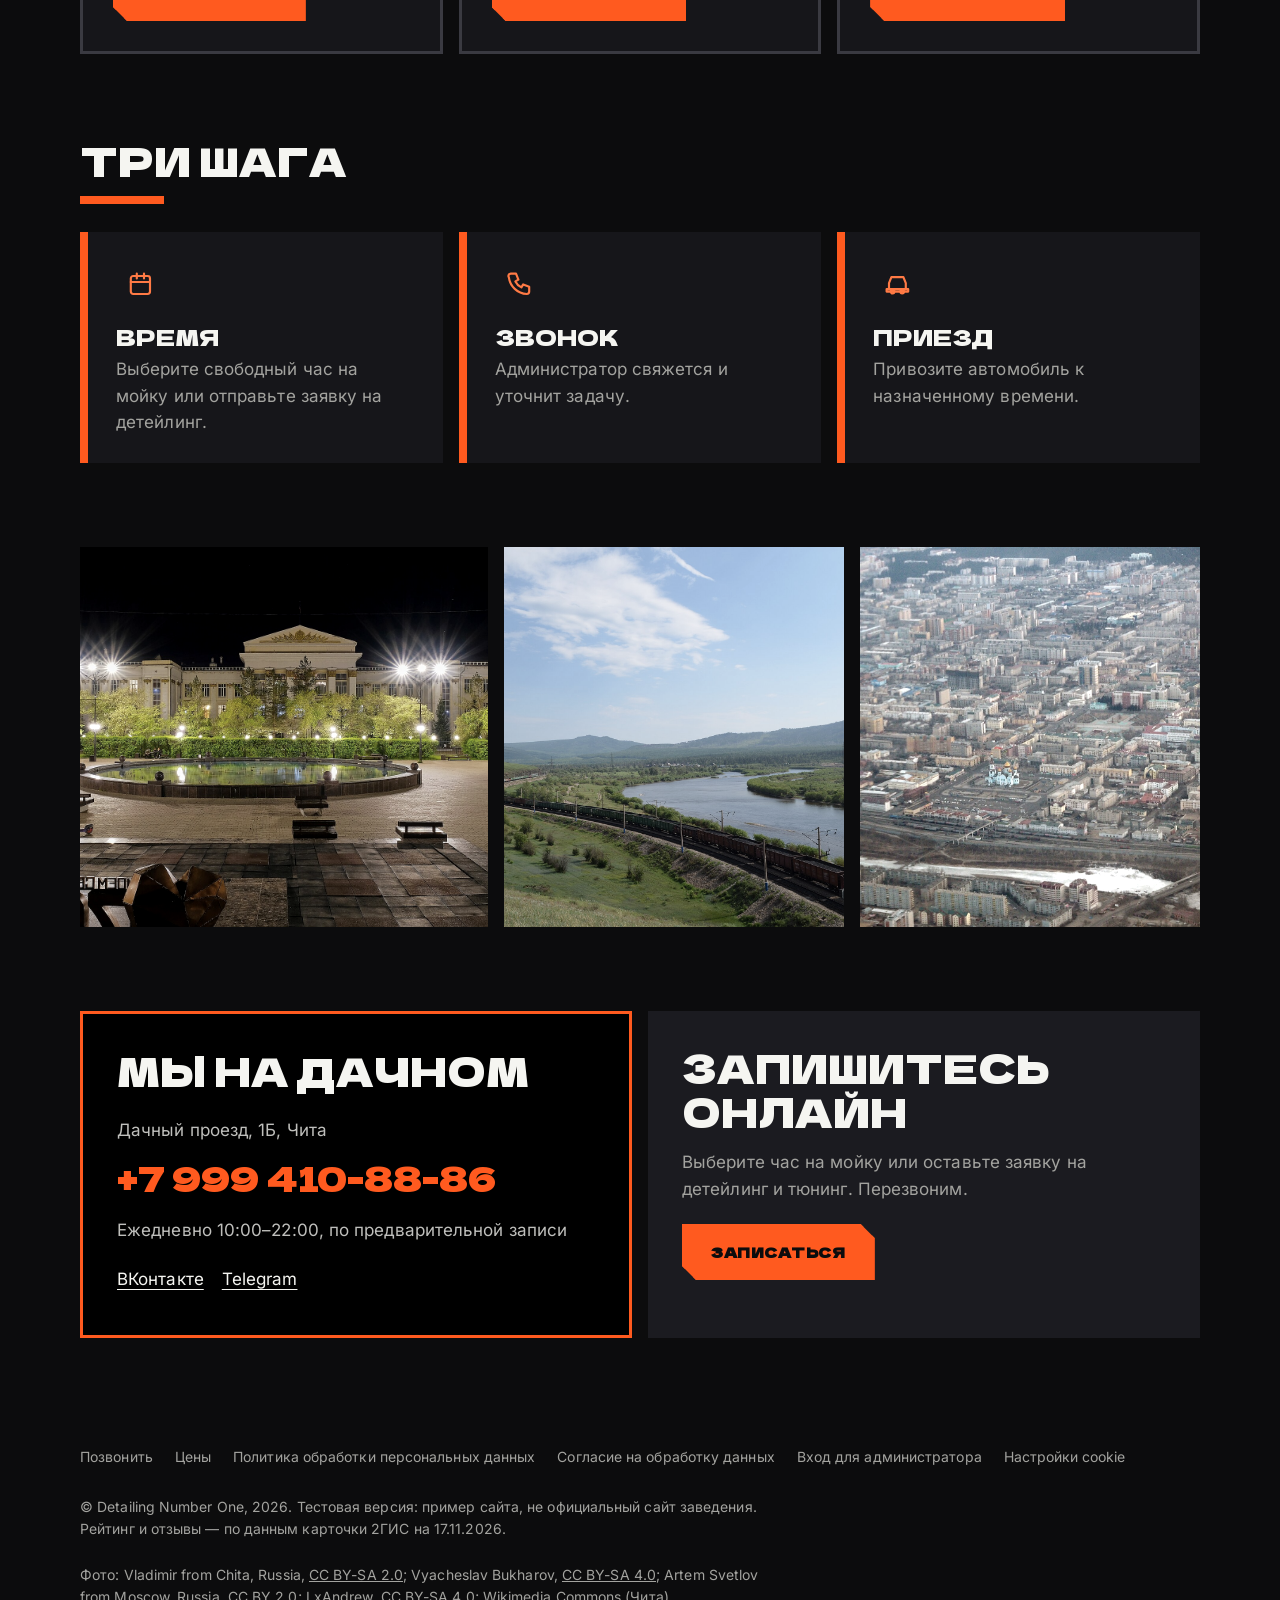
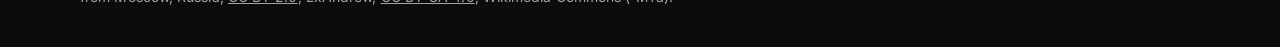
==== commit 1e43139b: "Баннер cookie компактнее, крупные зоны нажатия Co-Authored-By: Claude Sonnet 5.5 <noreply@anthropic." ====
--- a/index.html
+++ b/index.html
@@ -277,7 +277,19 @@
 .cc .btn.ghost{background:rgba(255,255,255,.14);color:inherit;border-color:transparent}
 .cc .btn.ghost:hover{background:rgba(255,255,255,.24)}
 .cc .lnkbtn{background:none;border:0;color:inherit;opacity:.85;text-decoration:underline;cursor:pointer;padding:11px 6px;font-size:15px}
-@media(max-width:520px){.cc{left:10px;right:10px;padding:18px}.cc .row .btn{flex:1 1 auto}}
+@media(max-width:520px){.cc{left:10px;right:10px;padding:14px 14px 6px;border-radius:16px;font-size:13px;line-height:1.4}.cc h3{font-size:17px;margin-bottom:4px}.cc .row{gap:8px;margin-top:10px}.cc .row .btn{flex:1 1 0;min-width:0;padding:11px 8px;font-size:14px;min-height:44px}.cc .row .lnkbtn{flex:1 0 100%;text-align:center;padding:12px 6px;min-height:44px}}
+/* на широком экране баннер уходит в правый нижний угол: текст hero слева остаётся открытым */
+@media(min-width:900px){.cc{left:auto;right:20px;margin:0;max-width:400px;padding:16px 18px}.cc h3{font-size:18px}}
+
+/* зоны нажатия не меньше 44 px: подвал, контакты, шапка, подписи фото */
+footer .lnk{gap:0 22px}
+footer .lnk a,.cclink{display:inline-flex;align-items:center;min-height:44px}
+footer .legal a{display:inline-block;padding:12px 4px;margin:-12px -4px}
+.card a:not(.btn):not(.big){display:inline-flex;align-items:center;min-height:44px}
+.card .links{gap:4px 18px}
+.logo{min-height:44px}
+@media(min-width:521px){.nav-r .tel{display:inline-flex;align-items:center;min-height:44px}}
+.cc a{display:inline-block;padding:10px 2px;margin:-10px 0}
 
 @media (prefers-reduced-motion:reduce){
   html{scroll-behavior:auto}
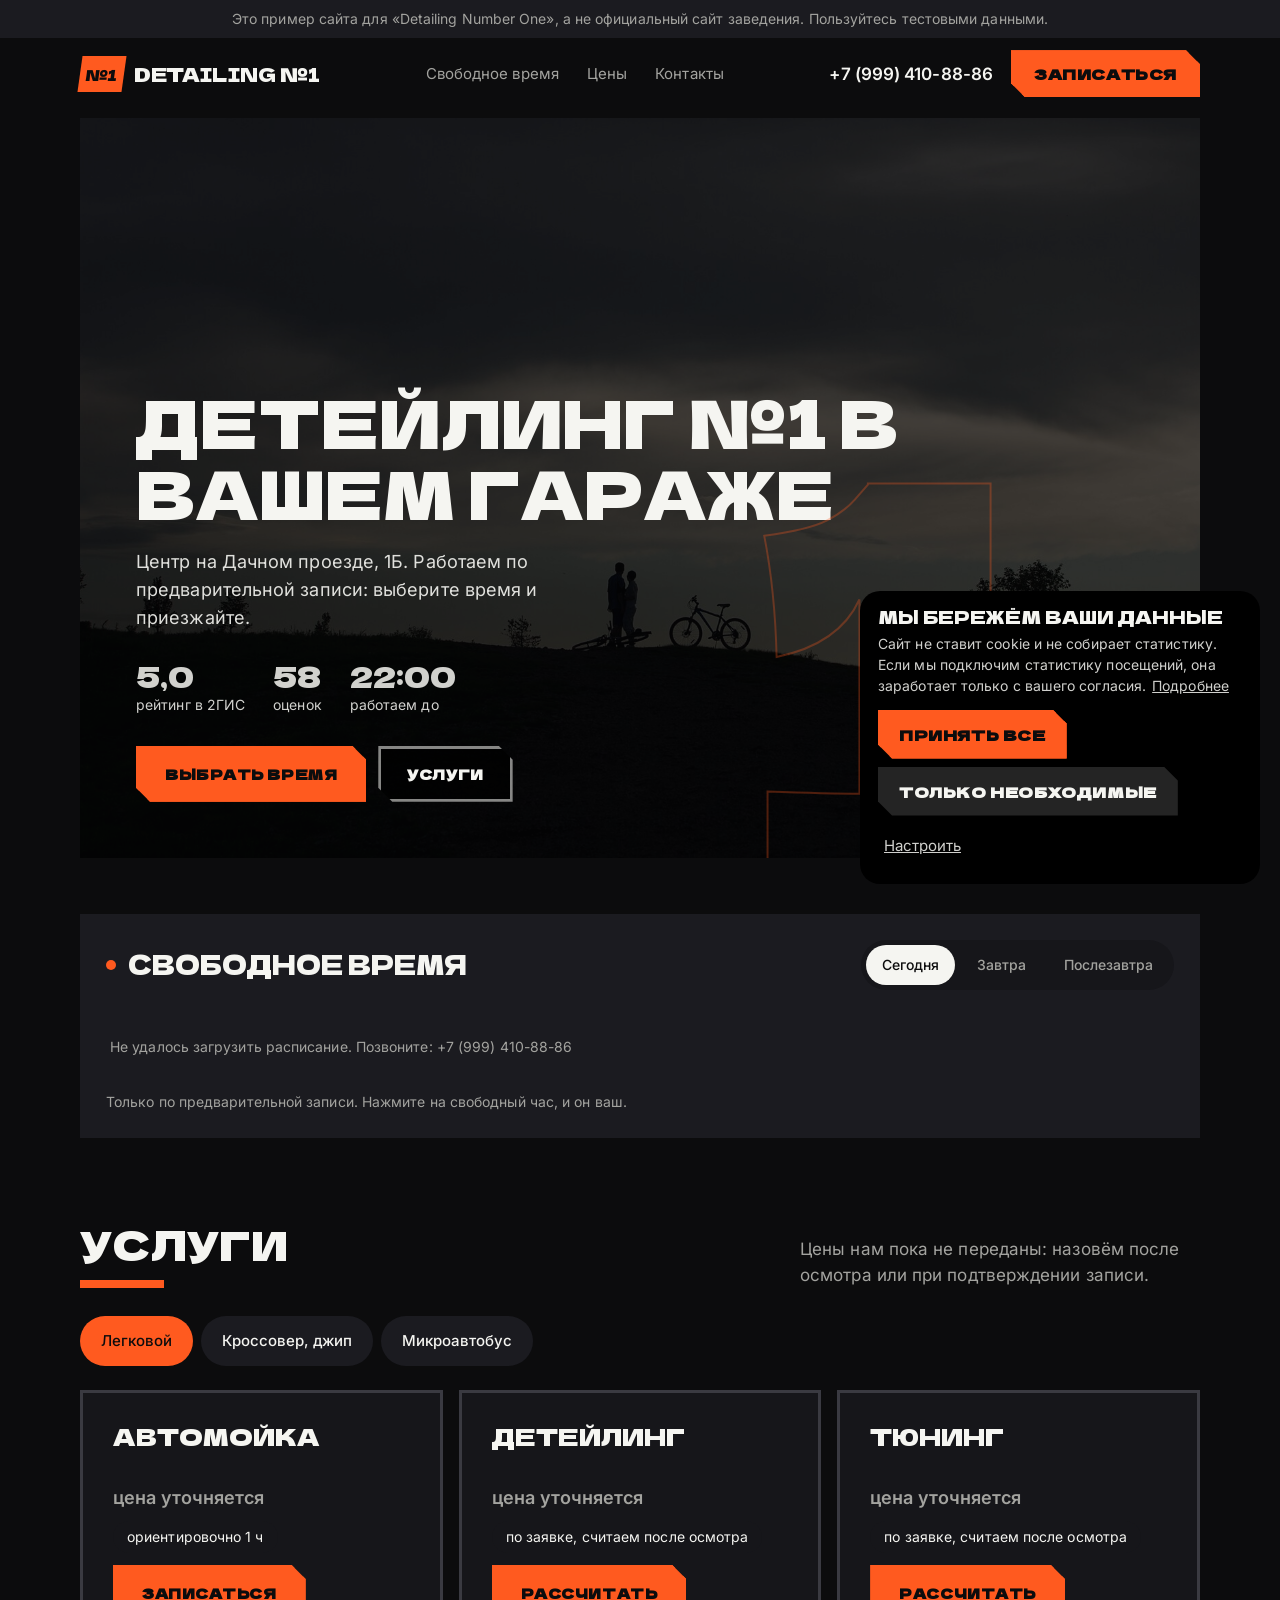
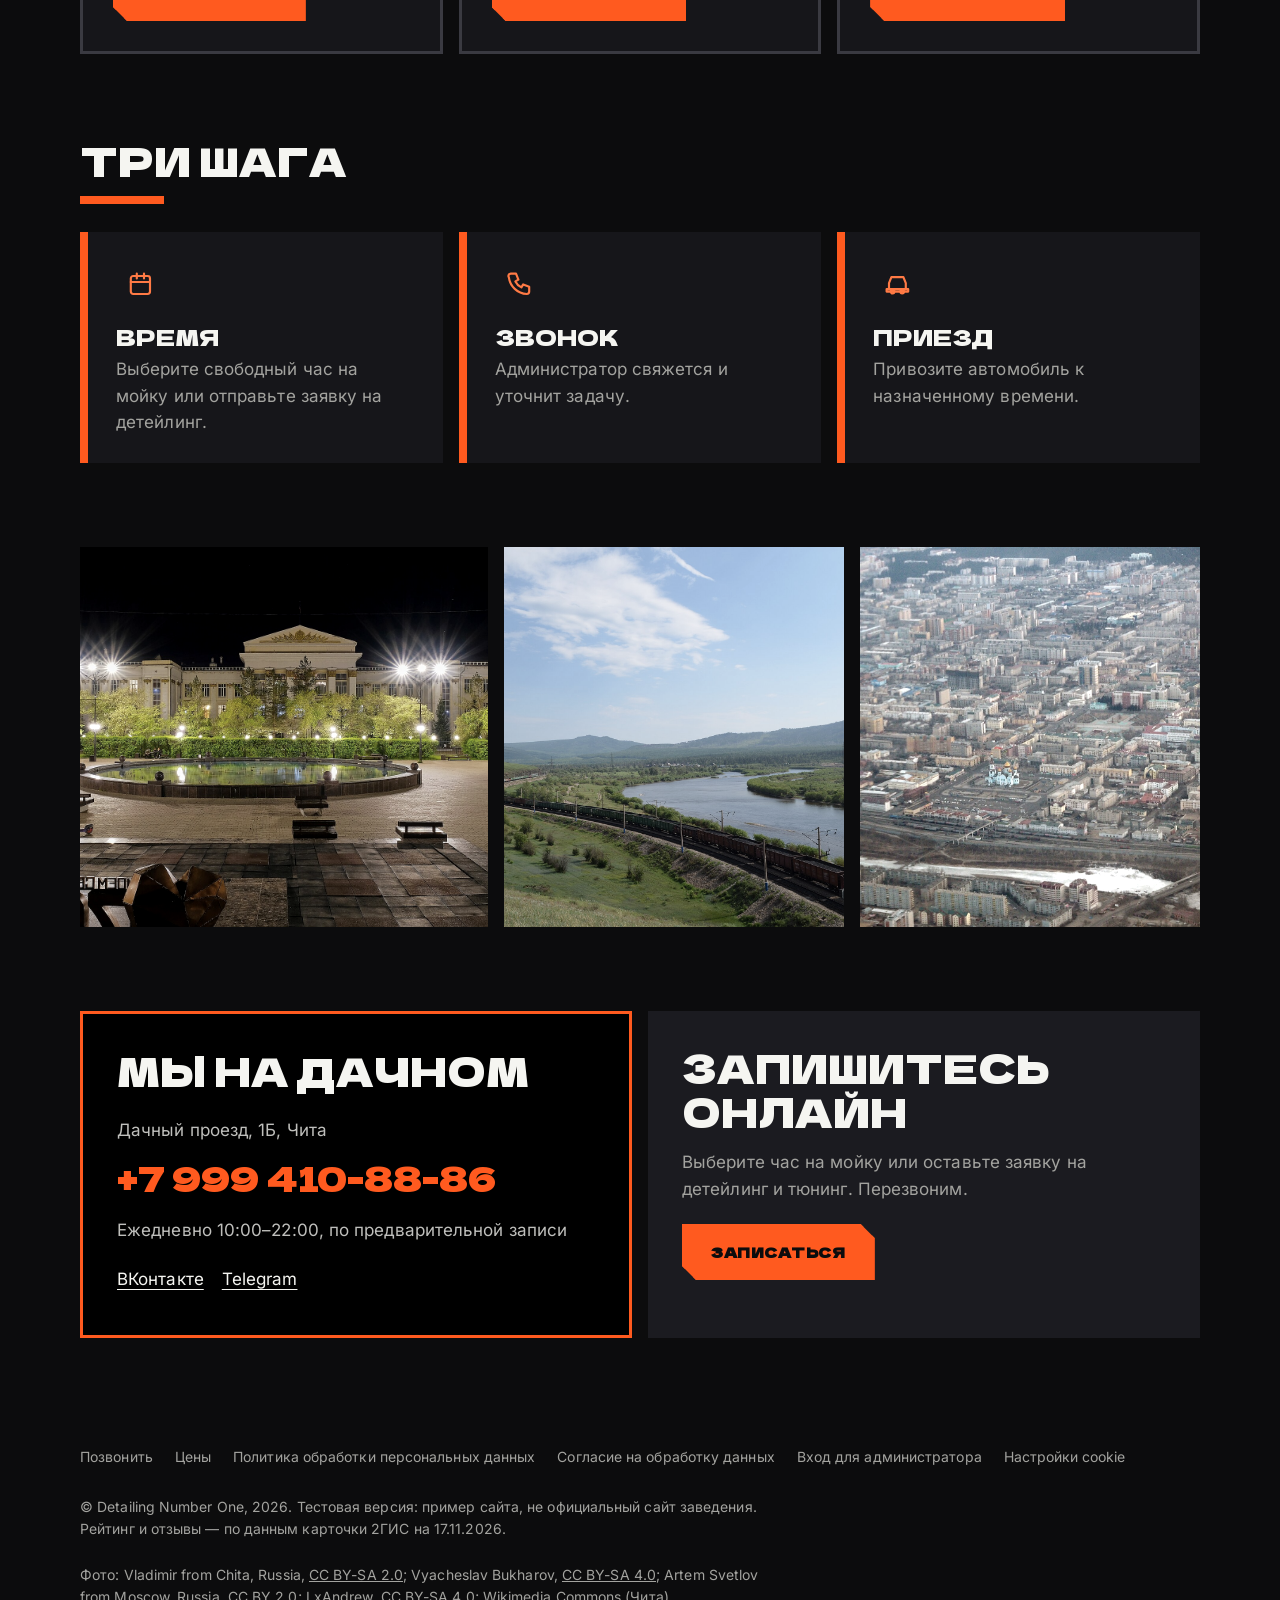
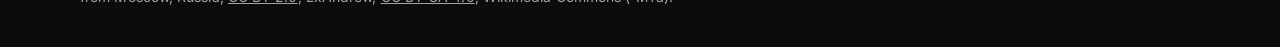
==== commit 4a611e15: "Спокойнее первый блок: заголовок, цифры, кнопки Co-Authored-By: Claude Sonnet 5.5 <noreply@anthropic" ====
--- a/index.html
+++ b/index.html
@@ -13,7 +13,7 @@
 <link rel="icon" href="data:image/svg+xml,%3Csvg%20xmlns%3D%22http%3A%2F%2Fwww.w3.org%2F2000%2Fsvg%22%20viewBox%3D%220%200%2064%2064%22%3E%3Crect%20width%3D%2264%22%20height%3D%2264%22%20rx%3D%2214%22%20fill%3D%22%23ff5a1f%22%2F%3E%3Ctext%20x%3D%2232%22%20y%3D%2243%22%20text-anchor%3D%22middle%22%20font-size%3D%2230%22%20font-family%3D%22Arial%2Csans-serif%22%20font-weight%3D%22700%22%20fill%3D%22%230c0c0d%22%3E%E2%84%961%3C%2Ftext%3E%3C%2Fsvg%3E">
 <link rel="stylesheet" href="fonts/fonts.css">
 <style>
-:root{--bg:#0c0c0d;--surface:#16161a;--soft:#1b1b20;--ink:#f5f5f1;--mute:#a3a39f;--accent:#ff5a1f;--on-accent:#0c0c0d;--accent-soft:#2c1a12;--line:#3a3a41;--dark:#000000;--on-dark:#f5f5f1;--live:#ff5a1f;--scrim:rgba(0,0,0,.75);--ov:rgba(5,5,6,.6);--r:0;--rs:0;--rm:0;--rl:0;--rb:0;--bw:3px;--dw:400;--dtrack:0;--dcase:uppercase;--accent-h:#ff7a45;--accent-t:#ff7a45;--live-a:#ff5a1fe6;--display:'Dela Gothic One',Impact,sans-serif;--text:Inter,system-ui,sans-serif}
+:root{--bg:#0c0c0d;--surface:#16161a;--soft:#1b1b20;--ink:#f5f5f1;--mute:#a3a39f;--accent:#ff5a1f;--on-accent:#0c0c0d;--accent-soft:#2c1a12;--line:#3a3a41;--dark:#000000;--on-dark:#f5f5f1;--live:#ff5a1f;--scrim:rgba(0,0,0,.75);--ov:rgba(5,5,6,.72);--r:0;--rs:0;--rm:0;--rl:0;--rb:0;--bw:3px;--dw:400;--dtrack:0;--dcase:uppercase;--accent-h:#ff7a45;--accent-t:#ff7a45;--live-a:#ff5a1fe6;--display:'Dela Gothic One',Impact,sans-serif;--text:Inter,system-ui,sans-serif}
 /* Общая основа сайтов «Чита»: всё управляется переменными темы. Оформление, шрифты и композицию каждый сайт задаёт сам. */
 *{box-sizing:border-box;margin:0}
 [hidden]{display:none!important}
@@ -315,12 +315,13 @@
 .board h2::after,.card h2::after,.dh h2::after,.cc h3::after,.ok h3::after{display:none}
 .hero.v-full{min-height:min(86vh,740px)}
 .hero.v-full .in{max-width:980px}
-.hero h1{font-size:clamp(36px,6.4vw,84px);line-height:1.02}
-.num{position:absolute;right:-1vw;bottom:-6vw;font:400 clamp(260px,44vw,620px)/1 var(--display);color:transparent;-webkit-text-stroke:3px rgba(255,90,31,.55);pointer-events:none;z-index:0}
+.hero h1{font-size:clamp(32px,5.2vw,68px);line-height:1.08;text-wrap:balance}
+.num{position:absolute;right:-1vw;bottom:-6vw;font:400 clamp(260px,44vw,620px)/1 var(--display);color:transparent;-webkit-text-stroke:2px rgba(255,90,31,.3);pointer-events:none;z-index:0}
 .hero.v-full .in{z-index:1}
 .hero.v-full .pic{filter:saturate(.7)}
-.hero .lead{font-size:19px;color:#e2e2dc}
-.facts b{font-size:34px;color:var(--accent)}
+.hero .lead{font-size:18px;color:#ecece6}
+.hero .btn.soft{background:rgba(0,0,0,.72);color:#f5f5f1;border-color:rgba(245,245,241,.55)}
+.facts b{font-size:28px;color:var(--accent)}
 .btn{font-family:var(--display);font-size:14px;text-transform:uppercase;letter-spacing:.04em;clip-path:polygon(0 0,calc(100% - 14px) 0,100% 14px,100% 100%,14px 100%,0 calc(100% - 14px))}
 .hour{font-size:18px}
 [data-bstyle="rows"] .hour{border-color:var(--line)}
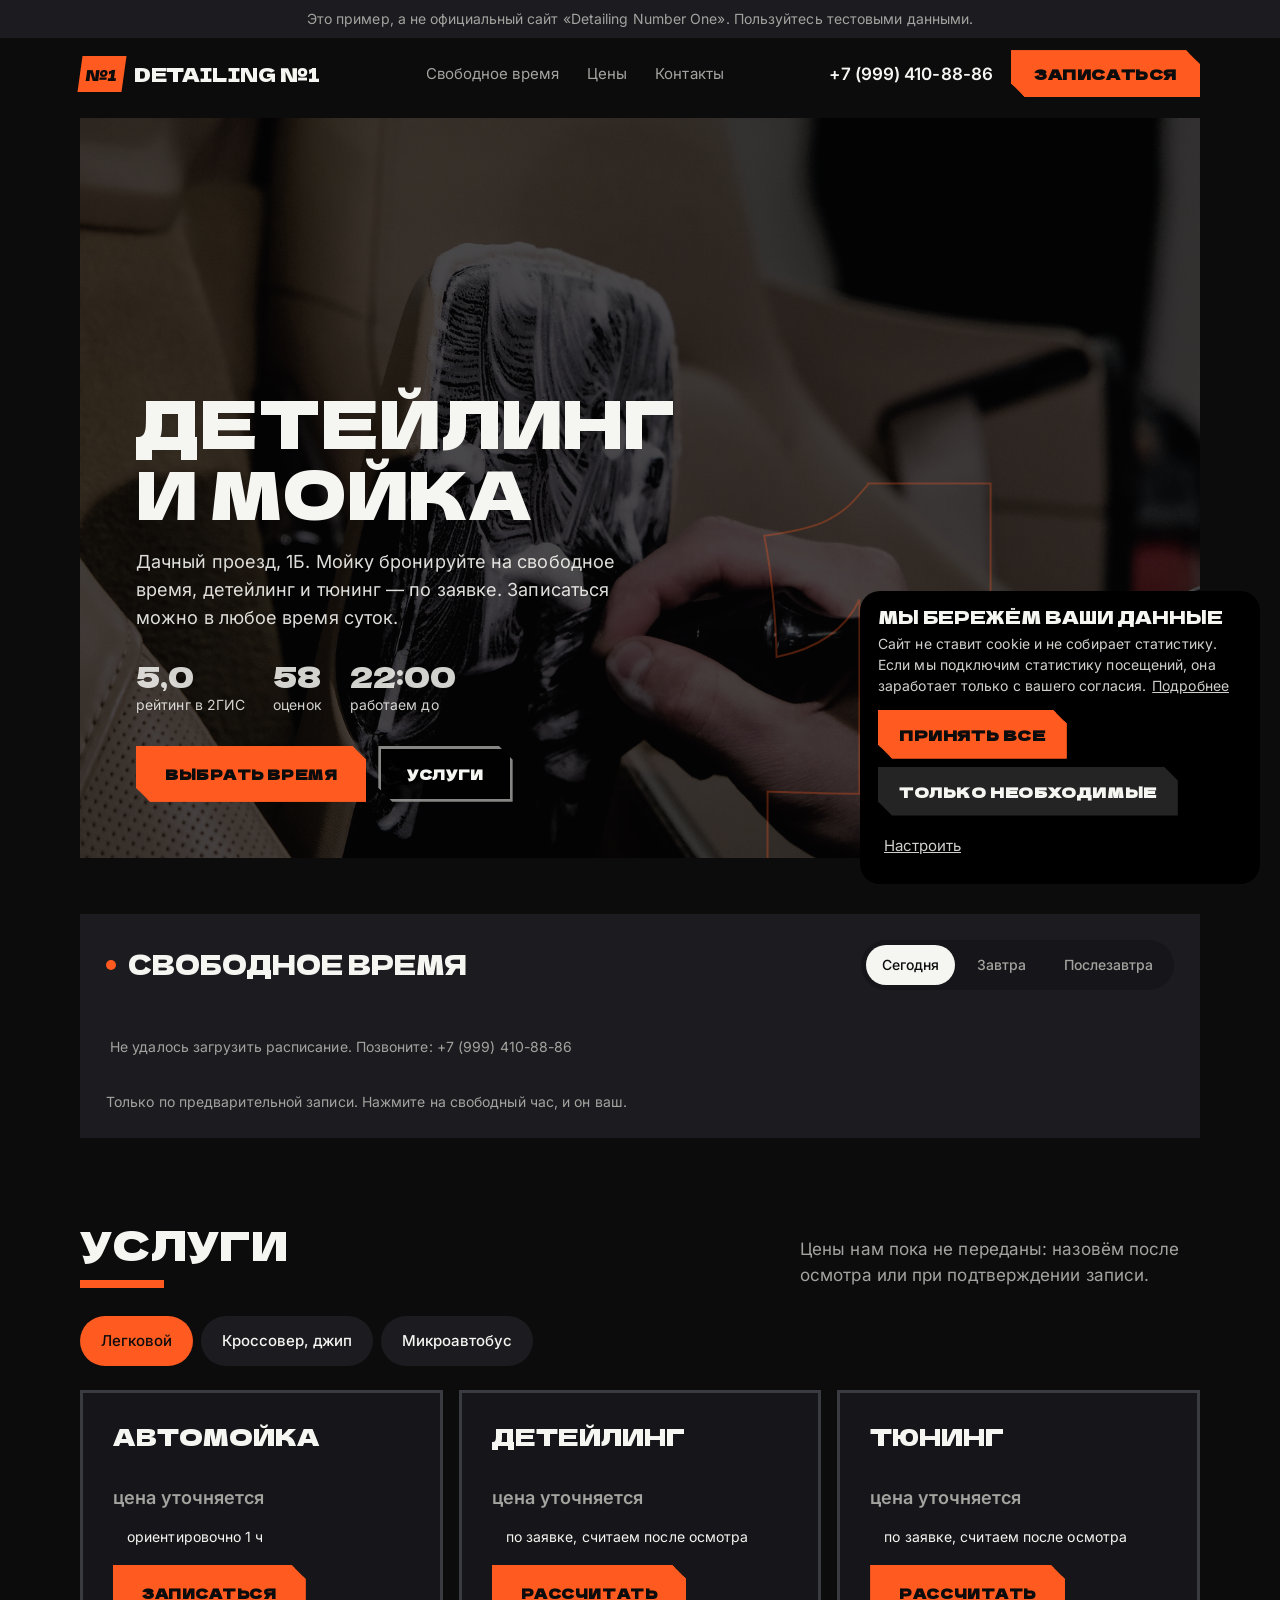
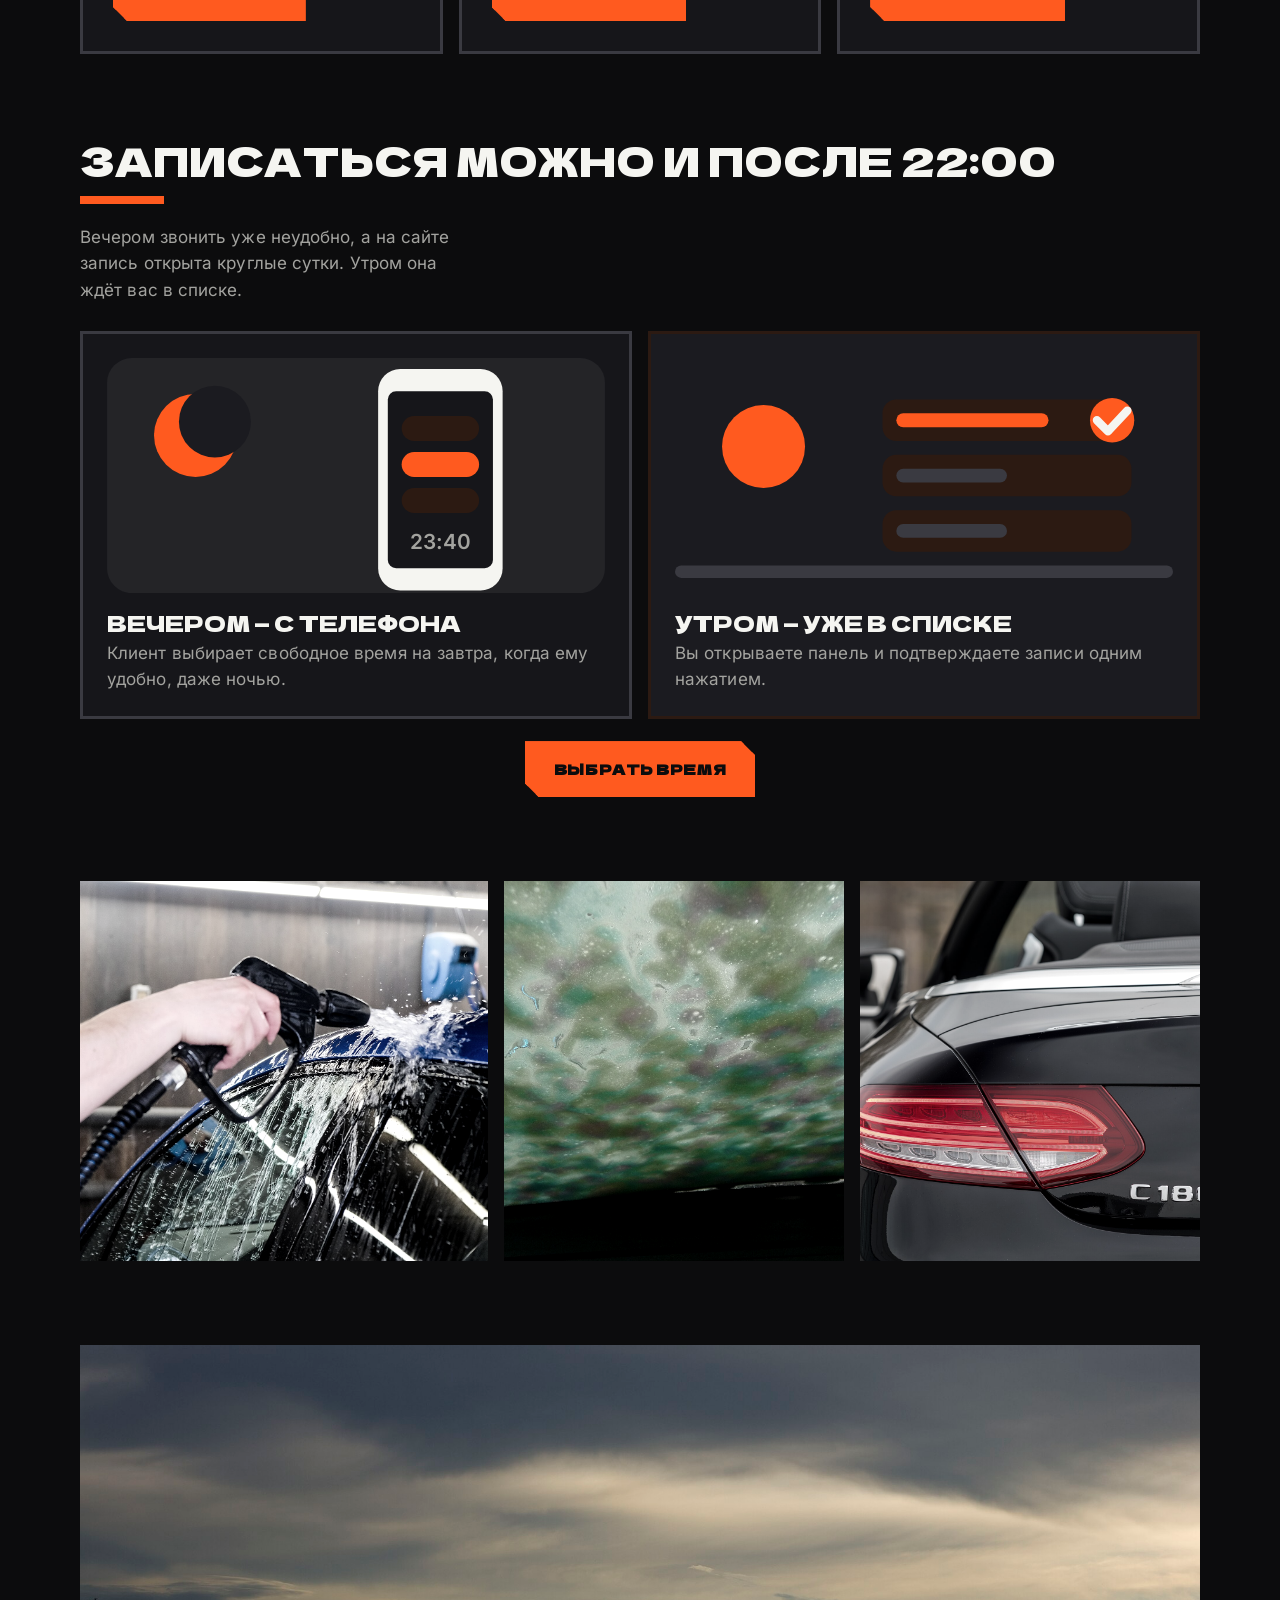
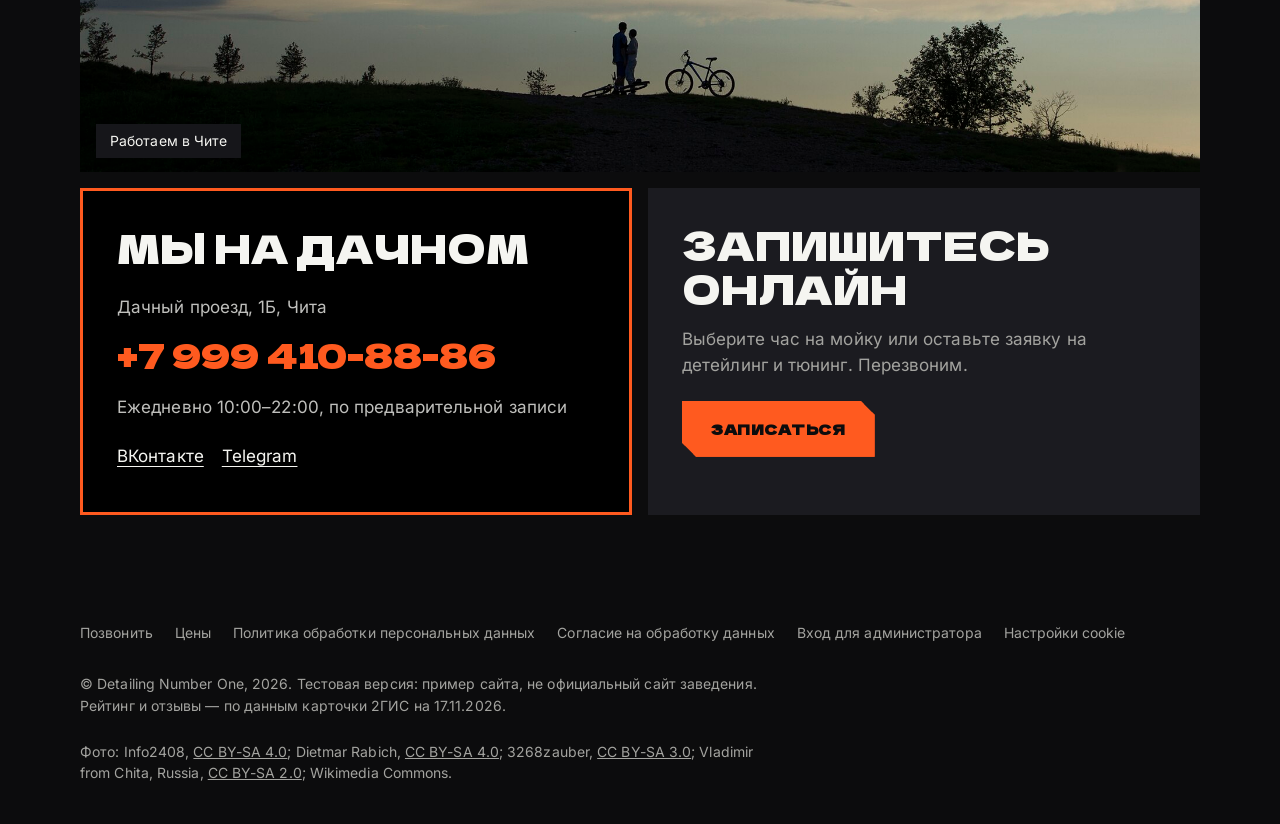
==== commit 24eb43b5: "Новый дизайн: первый экран на телефоне, конкретный заголовок, фото по теме, свой блок, одно фото Чит" ====
--- a/index.html
+++ b/index.html
@@ -41,6 +41,8 @@
 
 /* плашка тестовой версии */
 .demo{background:var(--soft);font-size:14px;text-align:center;padding:8px 20px;color:var(--mute)}
+/* на телефоне — одна строка, чтобы первый экран достался заголовку и кнопке записи */
+@media(max-width:600px){.demo{font-size:12.5px;padding:6px 16px;white-space:nowrap;overflow:hidden;text-overflow:ellipsis}.demo-x{display:none}}
 
 /* шапка */
 header{position:sticky;top:0;z-index:40;background:var(--bg)}
@@ -67,7 +69,8 @@
 .hero .pic{overflow:hidden;background:var(--soft);border-radius:var(--rl)}
 .hero.v-split{display:grid;grid-template-columns:1.05fr .95fr;gap:40px;align-items:center}
 .hero.v-split .pic{aspect-ratio:4/3.4}
-@media(max-width:820px){.hero.v-split{grid-template-columns:1fr;padding-top:12px;gap:24px}.hero.v-split .pic{order:-1;aspect-ratio:16/11}}
+/* на телефоне сначала заголовок и кнопка записи, фото под ними */
+@media(max-width:820px){.hero.v-split{grid-template-columns:1fr;padding-top:12px;gap:24px}.hero.v-split .pic{aspect-ratio:16/11}}
 .hero.v-full{position:relative;display:grid;align-items:end;min-height:min(78vh,640px);padding:0;border-radius:var(--rl);overflow:hidden;color:var(--on-dark);margin-top:8px}
 .hero.v-full{margin-bottom:56px}
 .hero.v-full .pic{position:absolute;inset:0;border-radius:0}
@@ -112,6 +115,19 @@
 [data-bstyle="bar"] .hour{border-radius:0;border-right:var(--bw) solid var(--line);padding:18px 0}
 [data-bstyle="bar"] .hour.free{background:var(--accent);color:var(--on-accent)}
 [data-bstyle="bar"] .hour.free:hover{background:var(--ink);color:var(--bg);transform:none}
+/* телефон: лента часов и вкладки дней обрезались по краю («13:0», «Послезавтр»), 17.11.2026.
+   Часы — сеткой по 4 в ряд без прокрутки, вкладки — на всю ширину */
+@media(max-width:600px){
+  .board-top{display:grid;grid-template-columns:minmax(0,1fr)}
+  .tabs{width:100%}
+  .tabs button{flex:1 1 0;min-width:0;padding:8px 2px;font-size:13px;letter-spacing:0}
+  .hours{display:grid;grid-template-columns:repeat(4,minmax(0,1fr));overflow:visible;cursor:auto;padding-bottom:0}
+  /* :first-child/:last-child — иначе margin:auto от широкой ленты сжимает первый и последний час в кружок (17.11.2026) */
+  .hours > .hour,.hours > .hour:first-child,.hours > .hour:last-child{min-width:0;max-width:none;margin:0;font-size:15px;letter-spacing:0;padding:13px 0}
+  .hours > p,.hours > .wait:only-child{grid-column:1/-1}
+  [data-bstyle="bar"] .hours{overflow:hidden}
+  [data-bstyle="bar"] .hour{border-bottom:var(--bw) solid var(--line)}
+}
 
 /* цены */
 .chips{display:flex;gap:8px;flex-wrap:wrap;margin-bottom:24px}
@@ -174,7 +190,30 @@
 @media(max-width:700px){.strip,.strip.three{grid-template-columns:1fr;grid-template-rows:none}.strip figure{aspect-ratio:16/10}}
 
 /* контакты */
+.hero .pic.art{display:grid;place-items:center;background:var(--soft)}
+.hero .pic.art svg{width:100%;height:100%;display:block}
+/* свой блок сайта (sites/_art.mjs → sig): карточки с векторной картинкой; цвета берутся из темы */
+.sg-g{display:grid;grid-template-columns:1fr 1fr;gap:16px}
+.sg-g.three{grid-template-columns:repeat(3,1fr)}
+.sg-g.one{grid-template-columns:1fr}
+.sg-c{margin:0;background:var(--surface);border:var(--bw) solid var(--line);border-radius:var(--r);padding:24px}
+.sg-c.on{background:var(--soft);border-color:var(--accent-soft)}
+.sg-c svg{display:block;width:100%;height:auto;margin-bottom:16px}
+.sg-c figcaption{color:var(--mute)}
+.sg-c figcaption b{display:block;font:var(--dw) 22px/1.2 var(--display);letter-spacing:var(--dtrack);text-transform:var(--dcase);color:var(--ink);margin-bottom:4px}
+.sg-cta{margin-top:22px;text-align:center}
+@media(max-width:800px){.sg-g,.sg-g.three{grid-template-columns:1fr}.sg-c{padding:18px}}
+.a-acc{fill:var(--accent)}.a-ink{fill:var(--ink)}.a-soft{fill:var(--accent-soft)}.a-live{fill:var(--live)}.a-surf{fill:var(--surface)}
+.a-mute{fill:var(--line)}.a-line{fill:var(--line)}.a-glass{fill:var(--soft)}.a-bg{fill:var(--soft)}
+.a-ring{stroke:var(--mute);stroke-width:6}.a-hand{fill:none;stroke:var(--ink);stroke-width:6;stroke-linecap:round}
+.a-tick{fill:none;stroke:var(--ink);stroke-width:6;stroke-linecap:round;stroke-linejoin:round}
+.a-arrow{fill:none;stroke:var(--accent);stroke-width:6;stroke-linecap:round;stroke-linejoin:round}
+.a-tickw{fill:none;stroke:var(--on-accent);stroke-width:7;stroke-linecap:round;stroke-linejoin:round}
+.a-t{font:700 20px var(--display);fill:var(--ink)}.a-ts{font:600 15px var(--text);fill:var(--mute)}.a-tw{font:700 18px var(--display);fill:var(--on-accent)}
 .contact{display:grid;grid-template-columns:1fr 1fr;gap:16px}
+.city{position:relative;margin-bottom:16px;border-radius:var(--r);overflow:hidden;aspect-ratio:21/8}
+.city figcaption{position:absolute;left:16px;bottom:14px;background:var(--surface);color:var(--ink);font-size:14px;padding:6px 14px;border-radius:var(--rb)}
+@media(max-width:700px){.city{aspect-ratio:16/10}}
 .card{border-radius:var(--r);padding:34px;background:var(--soft)}
 .card.dark{background:var(--dark);color:var(--on-dark)}
 .card.dark p{opacity:.78}
@@ -184,7 +223,10 @@
 .card .txt{color:var(--mute);margin-bottom:22px}
 .card .links{display:flex;gap:14px;flex-wrap:wrap;margin-top:14px}
 .card .links a{text-decoration:underline;text-underline-offset:4px}
-@media(max-width:700px){.contact{grid-template-columns:1fr}.card{padding:26px}}
+@media(max-width:700px){.contact{grid-template-columns:minmax(0,1fr)}.card{padding:26px}.card .big{font-size:clamp(19px,6vw,30px)}}
+/* номер не переносится по дефису; карточка не шире колонки даже при широком шрифте (Detailing №1, 17.11.2026) */
+.contact > *{min-width:0}
+.card .big{white-space:nowrap;overflow:hidden;text-overflow:ellipsis}
 
 /* подвал */
 footer{padding:12px 0 40px;color:var(--mute);font-size:14px}
@@ -300,6 +342,7 @@
 
 /* цифры из карточки 2ГИС под заголовком */
 .facts{display:flex;gap:28px;flex-wrap:wrap;list-style:none;padding:0;margin:0 0 30px}
+@media(max-width:440px){.facts{gap:18px;flex-wrap:nowrap;margin-bottom:22px}.facts li{min-width:0}}
 .facts li{font-size:14px;color:var(--mute)}
 .facts b{display:block;font:var(--dw) 36px/1 var(--display);letter-spacing:var(--dtrack);color:var(--ink);margin-bottom:4px}
 .hero.v-full .facts li{color:inherit;opacity:.85}
@@ -309,6 +352,7 @@
 
 body{letter-spacing:.005em}
 .logo{font-size:19px}
+@media(max-width:520px){.nav-r .btn{font-size:12px;padding:10px 12px;letter-spacing:.02em}}
 .logo i{font-size:15px;transform:skewX(-8deg)}
 h2{font-size:clamp(26px,3.6vw,40px)}
 h2::after{content:"";display:block;width:84px;height:8px;background:var(--accent);margin-top:14px}
@@ -342,7 +386,7 @@
 </head>
 <body data-plans="cards" data-bstyle="rows">
 <a class="skip" href="#tablo">Перейти к записи</a>
-<div class="demo" role="note">Это пример сайта для «Detailing Number One», а не официальный сайт заведения. Пользуйтесь тестовыми данными.</div>
+<div class="demo" role="note">Это пример, а не официальный сайт «Detailing Number One»<span class="demo-x">. Пользуйтесь тестовыми данными</span>.</div>
 
 <header>
   <div class="wrap nav">
@@ -356,12 +400,12 @@
 </header>
 
 <main class="wrap">
-  <div class="hero v-full"><div class="pic"><img src="img/titov.jpg" width="1600" height="1000" alt="Силуэты на холме на закате" fetchpriority="high"></div><div class="in"><div class="num" aria-hidden="true">1</div><h1>Детейлинг №1 в вашем гараже</h1><p class="lead">Центр на Дачном проезде, 1Б. Работаем по предварительной записи: выберите время и приезжайте.</p><ul class="facts"><li><b>5,0</b>рейтинг в 2ГИС</li><li><b>58</b>оценок</li><li><b>22:00</b>работаем до</li></ul><div class="cta"><a class="btn" href="#tablo">Выбрать время</a><a class="btn soft" href="#ceny">Услуги</a></div></div></div>
+  <div class="hero v-full"><div class="pic"><img src="img/interior2.jpg" width="1600" height="1000" alt="Чистка кожаного сиденья щёткой" fetchpriority="high"></div><div class="in"><div class="num" aria-hidden="true">1</div><h1>Детейлинг и мойка</h1><p class="lead">Дачный проезд, 1Б. Мойку бронируйте на свободное время, детейлинг и тюнинг — по заявке. Записаться можно в любое время суток.</p><ul class="facts"><li><b>5,0</b>рейтинг в 2ГИС</li><li><b>58</b>оценок</li><li><b>22:00</b>работаем до</li></ul><div class="cta"><a class="btn" href="#tablo">Выбрать время</a><a class="btn soft" href="#ceny">Услуги</a></div></div></div>
   <div class="board" id="tablo" data-board role="region" aria-labelledby="h-tablo"><div class="board-top"><h2 id="h-tablo"><span class="live" aria-hidden="true"></span>Свободное время</h2><div class="tabs" id="days-tabs" aria-label="День"></div></div><div class="hours" id="rows" aria-live="polite"><span class="hour wait">Загружаем…</span></div><noscript><p class="note">Расписание видно с включённым JavaScript. Записаться можно по телефону +7 (999) 410-88-86.</p></noscript><p class="note" id="board-note">Только по предварительной записи. Нажмите на свободный час, и он ваш.</p></div>
   <section id="ceny" aria-labelledby="h-ceny"><div class="head"><h2 id="h-ceny">Услуги</h2><p>Цены нам пока не переданы: назовём после осмотра или при подтверждении записи.</p></div><div class="chips" id="chips" aria-label="Класс автомобиля"></div><div class="plans" id="plans"></div></section>
-  <section aria-labelledby="h-how"><div class="head"><h2 id="h-how">Три шага</h2></div><div class="steps"><div class="step"><i aria-hidden="true"><svg class="ic" viewBox="0 0 24 24" aria-hidden="true"><rect x="4" y="5" width="16" height="15" rx="2"/><path d="M4 10h16M9 3v4M15 3v4"/></svg></i><h3>Время</h3><p>Выберите свободный час на мойку или отправьте заявку на детейлинг.</p></div><div class="step"><i aria-hidden="true"><svg class="ic" viewBox="0 0 24 24" aria-hidden="true"><path d="M6 3h4l2 5-2.5 1.5a11 11 0 0 0 5 5L16 12l5 2v4a2 2 0 0 1-2 2A16 16 0 0 1 4 6a2 2 0 0 1 2-3z"/></svg></i><h3>Звонок</h3><p>Администратор свяжется и уточнит задачу.</p></div><div class="step"><i aria-hidden="true"><svg class="ic" viewBox="0 0 24 24" aria-hidden="true"><path d="M5 16V11l2-5h10l2 5v5"/><path d="M3 16h18v2H3z"/><circle cx="8" cy="18" r="1.5"/><circle cx="16" cy="18" r="1.5"/></svg></i><h3>Приезд</h3><p>Привозите автомобиль к назначенному времени.</p></div></div></section>
-  <section aria-label="Чита"><div class="strip three"><figure><img src="img/lenin.jpg" width="1600" height="1000" alt="Ночная площадь с фонтаном в Чите" loading="lazy"></figure><figure><img src="img/strelka.jpg" width="1600" height="1000" alt="Река и железная дорога под Читой" loading="lazy"></figure><figure><img src="img/aerial.jpg" width="1600" height="1000" alt="Чита с высоты" loading="lazy"></figure></div></section>
-  <section id="kontakty" aria-labelledby="h-kont"><div class="contact"><div class="card dark"><h2 id="h-kont">Мы на Дачном</h2><p><a id="c-addr" href="#" target="_blank" rel="noopener">Дачный проезд, 1Б, Чита</a></p><a class="big" id="c-tel" href="#"></a><p id="c-hrs"></p><div class="links" id="c-links"></div></div><div class="card"><h2>Запишитесь онлайн</h2><p class="txt">Выберите час на мойку или оставьте заявку на детейлинг и тюнинг. Перезвоним.</p><button class="btn" type="button" data-book>Записаться</button></div></div></section>
+  <section class="sg" aria-labelledby="h-noch"><div class="head"><h2 id="h-noch">Записаться можно и после 22:00</h2><p>Вечером звонить уже неудобно, а на сайте запись открыта круглые сутки. Утром она ждёт вас в списке.</p></div><div class="sg-g"><figure class="sg-c"><svg viewBox="0 0 360 170" role="img" aria-label="Вечером после закрытия клиент записывается с телефона"><rect class="a-ink" x="0" y="0" width="360" height="170" rx="18" style="opacity:.06"/><circle class="a-live" cx="64" cy="56" r="30"/><circle class="a-bg" cx="78" cy="46" r="26"/><g transform="translate(196 8)"><rect class="a-ink" width="90" height="160" rx="16"/><rect class="a-surf" x="7" y="16" width="76" height="128" rx="6"/><rect class="a-soft" x="17" y="34" width="56" height="18" rx="9"/><rect class="a-acc" x="17" y="60" width="56" height="18" rx="9"/><rect class="a-soft" x="17" y="86" width="56" height="18" rx="9"/><text class="a-ts" x="45" y="130" text-anchor="middle">23:40</text></g></svg><figcaption><b>Вечером — с телефона</b>Клиент выбирает свободное время на завтра, когда ему удобно, даже ночью.</figcaption></figure><figure class="sg-c on"><svg viewBox="0 0 360 170" role="img" aria-label="Утром запись уже ждёт в списке"><circle class="a-live" cx="64" cy="64" r="30"/><rect class="a-soft" x="150" y="30" width="180" height="30" rx="10"/><rect class="a-acc" x="160" y="40" width="110" height="10" rx="5"/><rect class="a-soft" x="150" y="70" width="180" height="30" rx="10"/><rect class="a-mute" x="160" y="80" width="80" height="10" rx="5"/><rect class="a-soft" x="150" y="110" width="180" height="30" rx="10"/><rect class="a-mute" x="160" y="120" width="80" height="10" rx="5"/><circle class="a-live" cx="316" cy="45" r="16"/><path class="a-tick" d="m305 45l8 8 14-15"/><rect class="a-line" x="0" y="150" width="360" height="9" rx="4.5"/></svg><figcaption><b>Утром — уже в списке</b>Вы открываете панель и подтверждаете записи одним нажатием.</figcaption></figure></div><p class="sg-cta"><a class="btn" href="#tablo">Выбрать время</a></p></section>
+  <section aria-label="Чита"><div class="strip three"><figure><img src="img/wash.jpg" width="1600" height="1000" alt="Мойка кузова струёй воды под давлением" loading="lazy"></figure><figure><img src="img/aktiv.jpg" width="1600" height="1000" alt="Пена на лобовом стекле во время мойки" loading="lazy"></figure><figure><img src="img/glossy.jpg" width="1600" height="1000" alt="Чистый блестящий чёрный кузов крупным планом" loading="lazy"></figure></div></section>
+  <section id="kontakty" aria-labelledby="h-kont"><figure class="city"><img src="img/titov.jpg" width="1600" height="1000" alt="Сопка над Читой на закате" loading="lazy"><figcaption>Работаем в Чите</figcaption></figure><div class="contact"><div class="card dark"><h2 id="h-kont">Мы на Дачном</h2><p><a id="c-addr" href="#" target="_blank" rel="noopener">Дачный проезд, 1Б, Чита</a></p><a class="big" id="c-tel" href="#"></a><p id="c-hrs"></p><div class="links" id="c-links"></div></div><div class="card"><h2>Запишитесь онлайн</h2><p class="txt">Выберите час на мойку или оставьте заявку на детейлинг и тюнинг. Перезвоним.</p><button class="btn" type="button" data-book>Записаться</button></div></div></section>
 </main>
 
 <footer>
@@ -375,7 +419,7 @@
     </div>
     <div class="legal">
       <p>© <span id="fbrand">Detailing Number One</span>, 2026. Тестовая версия: пример сайта, не официальный сайт заведения. Рейтинг и отзывы — по данным карточки 2ГИС на 17.11.2026.</p>
-      <p>Фото: Vladimir from Chita, Russia, <a href="https://creativecommons.org/licenses/by-sa/2.0" target="_blank" rel="noopener">CC BY-SA 2.0</a>; Vyacheslav Bukharov, <a href="https://creativecommons.org/licenses/by-sa/4.0" target="_blank" rel="noopener">CC BY-SA 4.0</a>; Artem Svetlov from Moscow, Russia, <a href="https://creativecommons.org/licenses/by/2.0" target="_blank" rel="noopener">CC BY 2.0</a>; LxAndrew, <a href="https://creativecommons.org/licenses/by-sa/4.0" target="_blank" rel="noopener">CC BY-SA 4.0</a>; Wikimedia Commons (Чита).</p>
+      <p>Фото: Info2408, <a href="https://creativecommons.org/licenses/by-sa/4.0" target="_blank" rel="noopener">CC BY-SA 4.0</a>; Dietmar Rabich, <a href="https://creativecommons.org/licenses/by-sa/4.0" target="_blank" rel="noopener">CC BY-SA 4.0</a>; 3268zauber, <a href="https://creativecommons.org/licenses/by-sa/3.0" target="_blank" rel="noopener">CC BY-SA 3.0</a>; Vladimir from Chita, Russia, <a href="https://creativecommons.org/licenses/by-sa/2.0" target="_blank" rel="noopener">CC BY-SA 2.0</a>; Wikimedia Commons.</p>
     </div>
   </div>
 </footer>
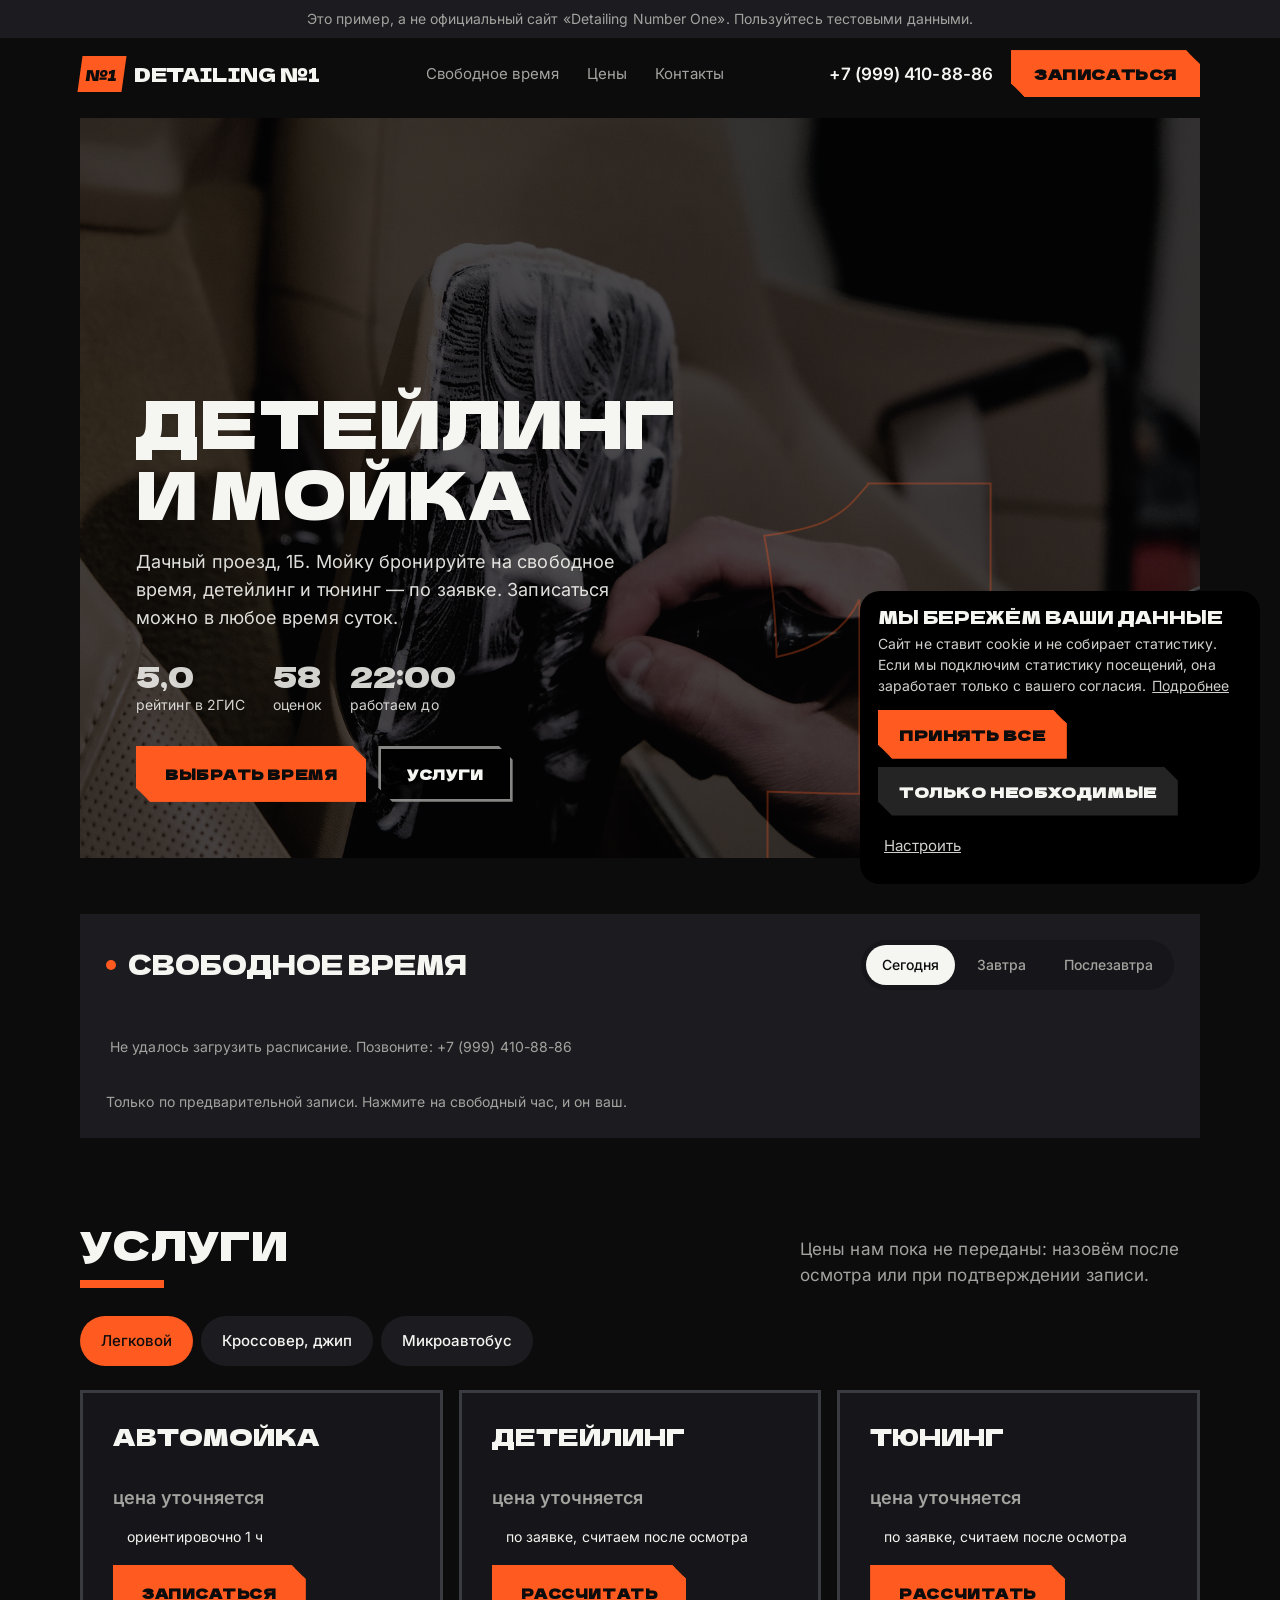
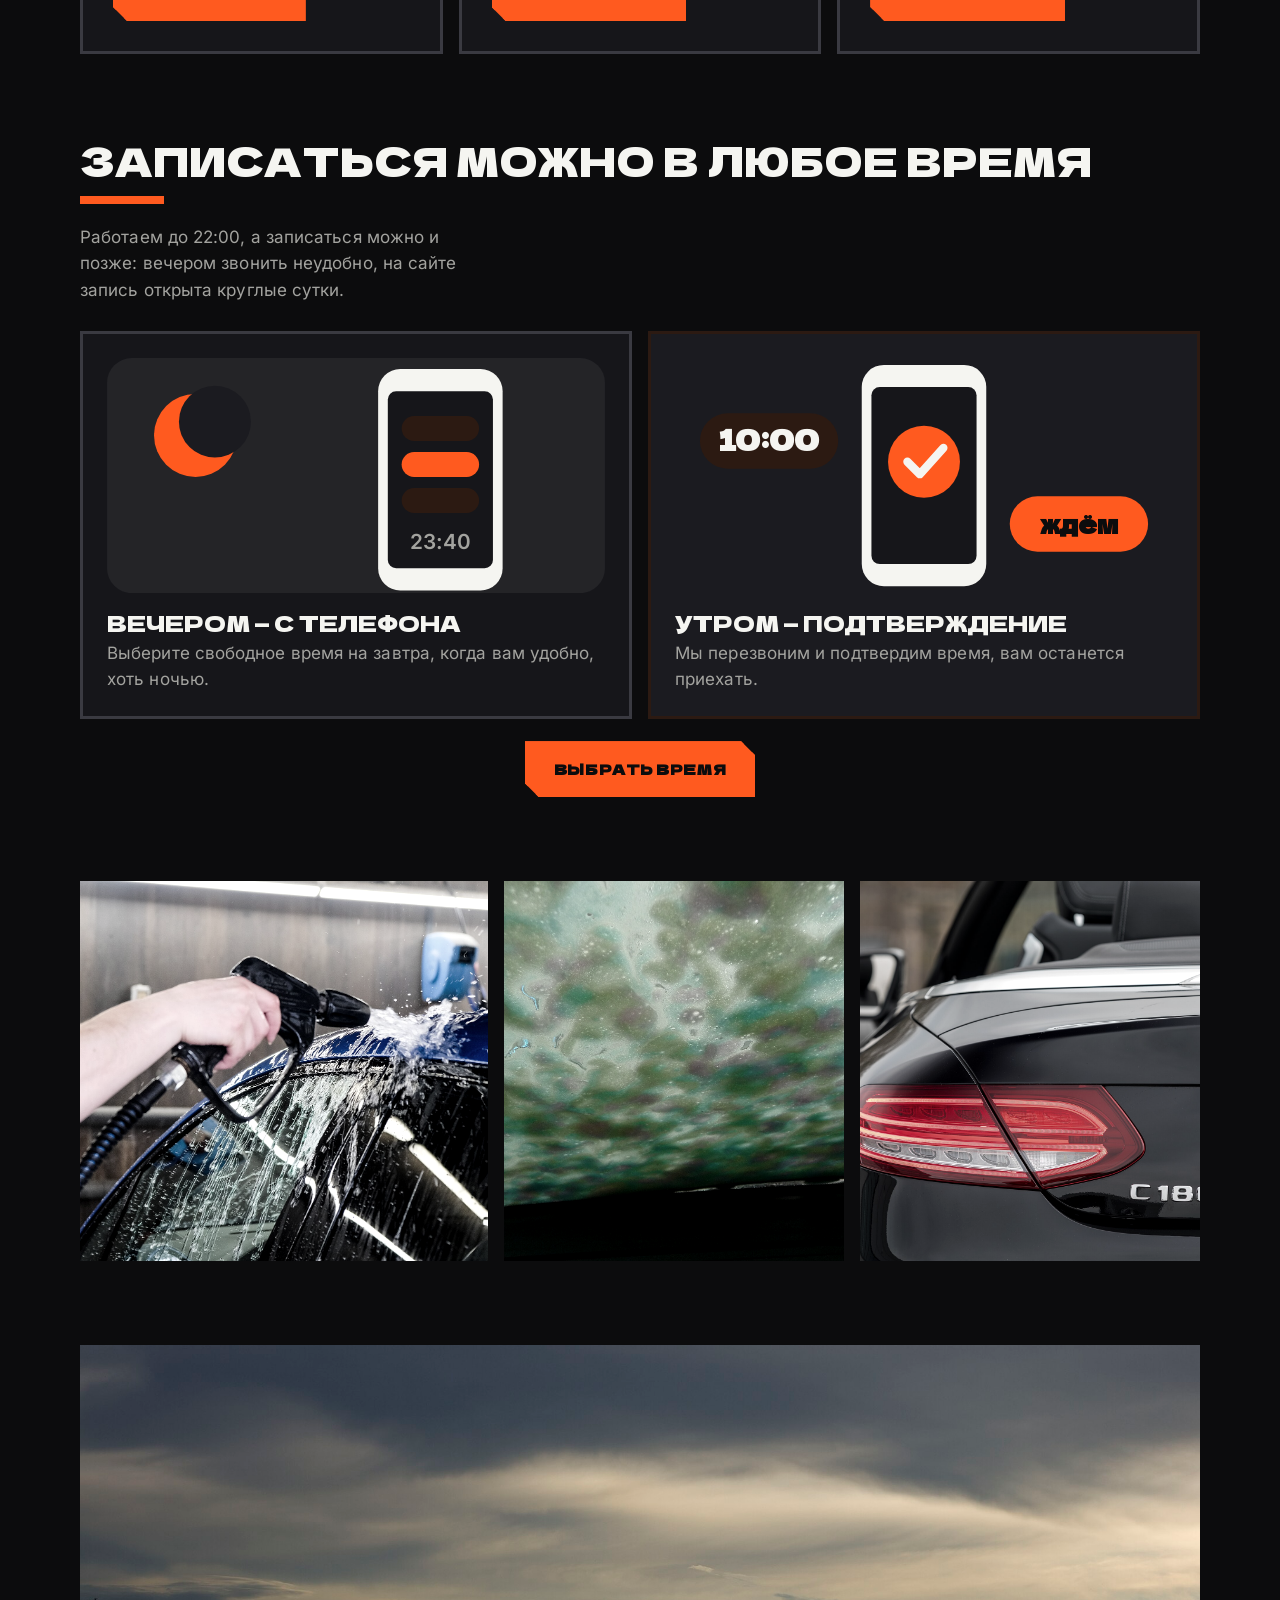
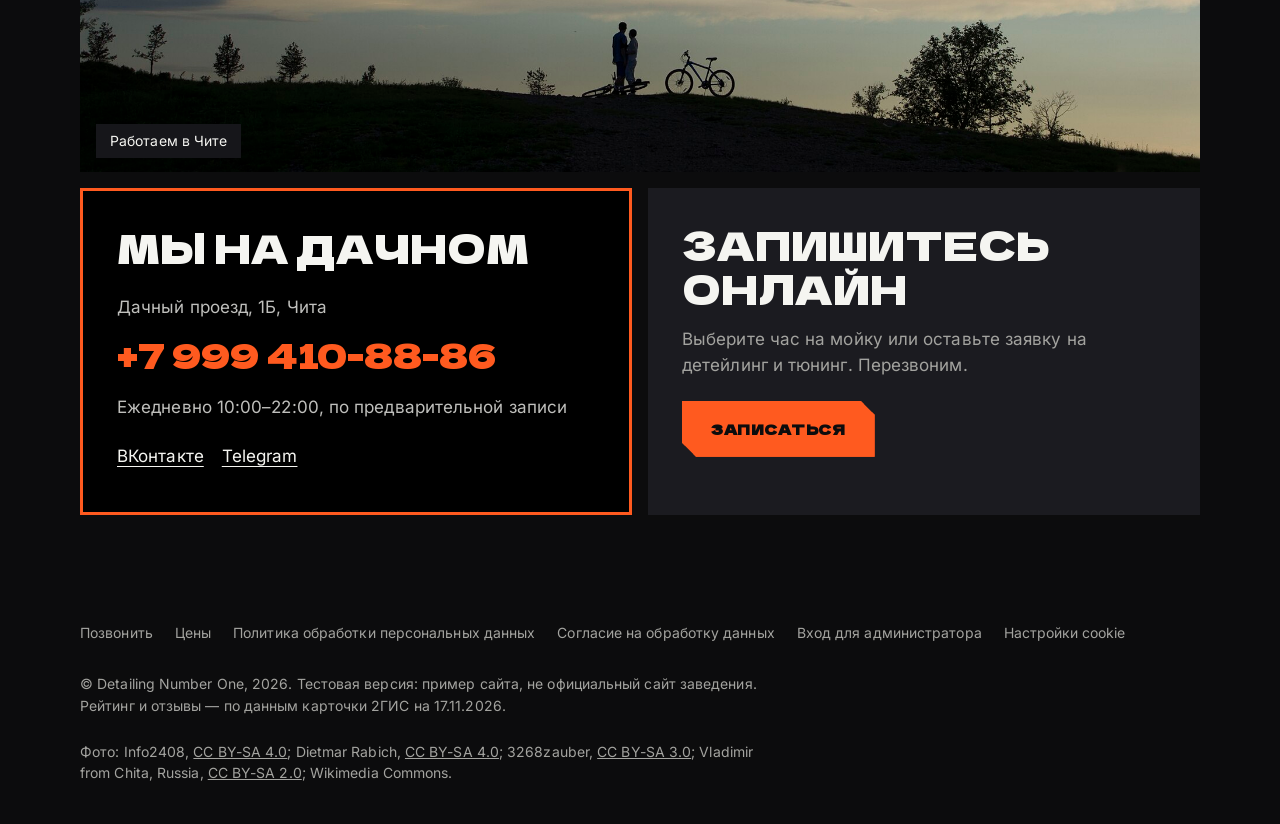
==== commit cafc32de: "Новый дизайн: первый экран на телефоне, конкретный заголовок, фото по теме, свой блок, одно фото Чит" ====
--- a/index.html
+++ b/index.html
@@ -403,7 +403,7 @@
   <div class="hero v-full"><div class="pic"><img src="img/interior2.jpg" width="1600" height="1000" alt="Чистка кожаного сиденья щёткой" fetchpriority="high"></div><div class="in"><div class="num" aria-hidden="true">1</div><h1>Детейлинг и мойка</h1><p class="lead">Дачный проезд, 1Б. Мойку бронируйте на свободное время, детейлинг и тюнинг — по заявке. Записаться можно в любое время суток.</p><ul class="facts"><li><b>5,0</b>рейтинг в 2ГИС</li><li><b>58</b>оценок</li><li><b>22:00</b>работаем до</li></ul><div class="cta"><a class="btn" href="#tablo">Выбрать время</a><a class="btn soft" href="#ceny">Услуги</a></div></div></div>
   <div class="board" id="tablo" data-board role="region" aria-labelledby="h-tablo"><div class="board-top"><h2 id="h-tablo"><span class="live" aria-hidden="true"></span>Свободное время</h2><div class="tabs" id="days-tabs" aria-label="День"></div></div><div class="hours" id="rows" aria-live="polite"><span class="hour wait">Загружаем…</span></div><noscript><p class="note">Расписание видно с включённым JavaScript. Записаться можно по телефону +7 (999) 410-88-86.</p></noscript><p class="note" id="board-note">Только по предварительной записи. Нажмите на свободный час, и он ваш.</p></div>
   <section id="ceny" aria-labelledby="h-ceny"><div class="head"><h2 id="h-ceny">Услуги</h2><p>Цены нам пока не переданы: назовём после осмотра или при подтверждении записи.</p></div><div class="chips" id="chips" aria-label="Класс автомобиля"></div><div class="plans" id="plans"></div></section>
-  <section class="sg" aria-labelledby="h-noch"><div class="head"><h2 id="h-noch">Записаться можно и после 22:00</h2><p>Вечером звонить уже неудобно, а на сайте запись открыта круглые сутки. Утром она ждёт вас в списке.</p></div><div class="sg-g"><figure class="sg-c"><svg viewBox="0 0 360 170" role="img" aria-label="Вечером после закрытия клиент записывается с телефона"><rect class="a-ink" x="0" y="0" width="360" height="170" rx="18" style="opacity:.06"/><circle class="a-live" cx="64" cy="56" r="30"/><circle class="a-bg" cx="78" cy="46" r="26"/><g transform="translate(196 8)"><rect class="a-ink" width="90" height="160" rx="16"/><rect class="a-surf" x="7" y="16" width="76" height="128" rx="6"/><rect class="a-soft" x="17" y="34" width="56" height="18" rx="9"/><rect class="a-acc" x="17" y="60" width="56" height="18" rx="9"/><rect class="a-soft" x="17" y="86" width="56" height="18" rx="9"/><text class="a-ts" x="45" y="130" text-anchor="middle">23:40</text></g></svg><figcaption><b>Вечером — с телефона</b>Клиент выбирает свободное время на завтра, когда ему удобно, даже ночью.</figcaption></figure><figure class="sg-c on"><svg viewBox="0 0 360 170" role="img" aria-label="Утром запись уже ждёт в списке"><circle class="a-live" cx="64" cy="64" r="30"/><rect class="a-soft" x="150" y="30" width="180" height="30" rx="10"/><rect class="a-acc" x="160" y="40" width="110" height="10" rx="5"/><rect class="a-soft" x="150" y="70" width="180" height="30" rx="10"/><rect class="a-mute" x="160" y="80" width="80" height="10" rx="5"/><rect class="a-soft" x="150" y="110" width="180" height="30" rx="10"/><rect class="a-mute" x="160" y="120" width="80" height="10" rx="5"/><circle class="a-live" cx="316" cy="45" r="16"/><path class="a-tick" d="m305 45l8 8 14-15"/><rect class="a-line" x="0" y="150" width="360" height="9" rx="4.5"/></svg><figcaption><b>Утром — уже в списке</b>Вы открываете панель и подтверждаете записи одним нажатием.</figcaption></figure></div><p class="sg-cta"><a class="btn" href="#tablo">Выбрать время</a></p></section>
+  <section class="sg" aria-labelledby="h-noch"><div class="head"><h2 id="h-noch">Записаться можно в любое время</h2><p>Работаем до 22:00, а записаться можно и позже: вечером звонить неудобно, на сайте запись открыта круглые сутки.</p></div><div class="sg-g"><figure class="sg-c"><svg viewBox="0 0 360 170" role="img" aria-label="Вечером после закрытия клиент записывается с телефона"><rect class="a-ink" x="0" y="0" width="360" height="170" rx="18" style="opacity:.06"/><circle class="a-live" cx="64" cy="56" r="30"/><circle class="a-bg" cx="78" cy="46" r="26"/><g transform="translate(196 8)"><rect class="a-ink" width="90" height="160" rx="16"/><rect class="a-surf" x="7" y="16" width="76" height="128" rx="6"/><rect class="a-soft" x="17" y="34" width="56" height="18" rx="9"/><rect class="a-acc" x="17" y="60" width="56" height="18" rx="9"/><rect class="a-soft" x="17" y="86" width="56" height="18" rx="9"/><text class="a-ts" x="45" y="130" text-anchor="middle">23:40</text></g></svg><figcaption><b>Вечером — с телефона</b>Выберите свободное время на завтра, когда вам удобно, хоть ночью.</figcaption></figure><figure class="sg-c on"><svg viewBox="0 0 360 170" role="img" aria-label="Вам перезвонили и подтвердили запись"><g transform="translate(135 5)"><rect class="a-ink" width="90" height="160" rx="16"/><rect class="a-surf" x="7" y="16" width="76" height="128" rx="6"/><circle class="a-live" cx="45" cy="70" r="26"/><path class="a-tick" d="m33 70 9 9 17-19"/></g><rect class="a-soft" x="18" y="40" width="100" height="40" rx="20"/><text class="a-t" x="68" y="67" text-anchor="middle">10:00</text><rect class="a-acc" x="242" y="100" width="100" height="40" rx="20"/><text class="a-tw" x="292" y="127" text-anchor="middle">ждём</text></svg><figcaption><b>Утром — подтверждение</b>Мы перезвоним и подтвердим время, вам останется приехать.</figcaption></figure></div><p class="sg-cta"><a class="btn" href="#tablo">Выбрать время</a></p></section>
   <section aria-label="Чита"><div class="strip three"><figure><img src="img/wash.jpg" width="1600" height="1000" alt="Мойка кузова струёй воды под давлением" loading="lazy"></figure><figure><img src="img/aktiv.jpg" width="1600" height="1000" alt="Пена на лобовом стекле во время мойки" loading="lazy"></figure><figure><img src="img/glossy.jpg" width="1600" height="1000" alt="Чистый блестящий чёрный кузов крупным планом" loading="lazy"></figure></div></section>
   <section id="kontakty" aria-labelledby="h-kont"><figure class="city"><img src="img/titov.jpg" width="1600" height="1000" alt="Сопка над Читой на закате" loading="lazy"><figcaption>Работаем в Чите</figcaption></figure><div class="contact"><div class="card dark"><h2 id="h-kont">Мы на Дачном</h2><p><a id="c-addr" href="#" target="_blank" rel="noopener">Дачный проезд, 1Б, Чита</a></p><a class="big" id="c-tel" href="#"></a><p id="c-hrs"></p><div class="links" id="c-links"></div></div><div class="card"><h2>Запишитесь онлайн</h2><p class="txt">Выберите час на мойку или оставьте заявку на детейлинг и тюнинг. Перезвоним.</p><button class="btn" type="button" data-book>Записаться</button></div></div></section>
 </main>
